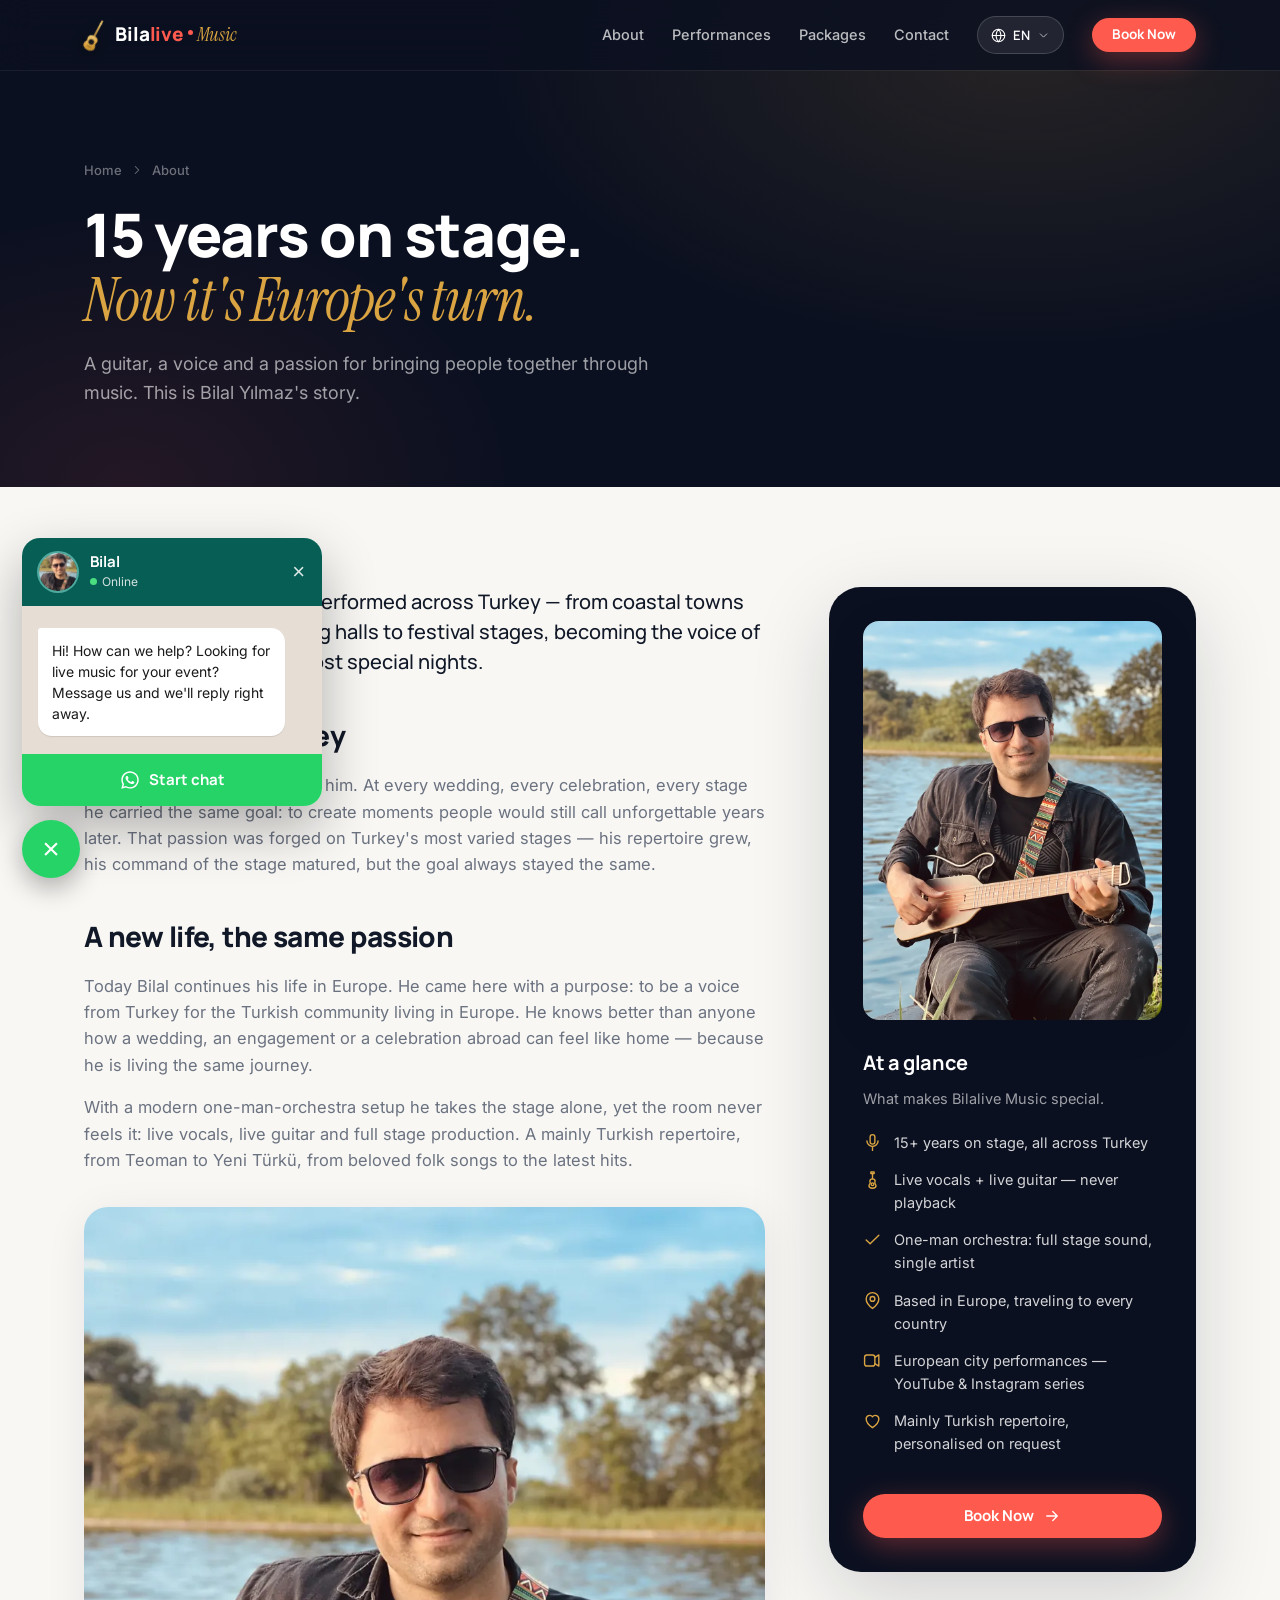
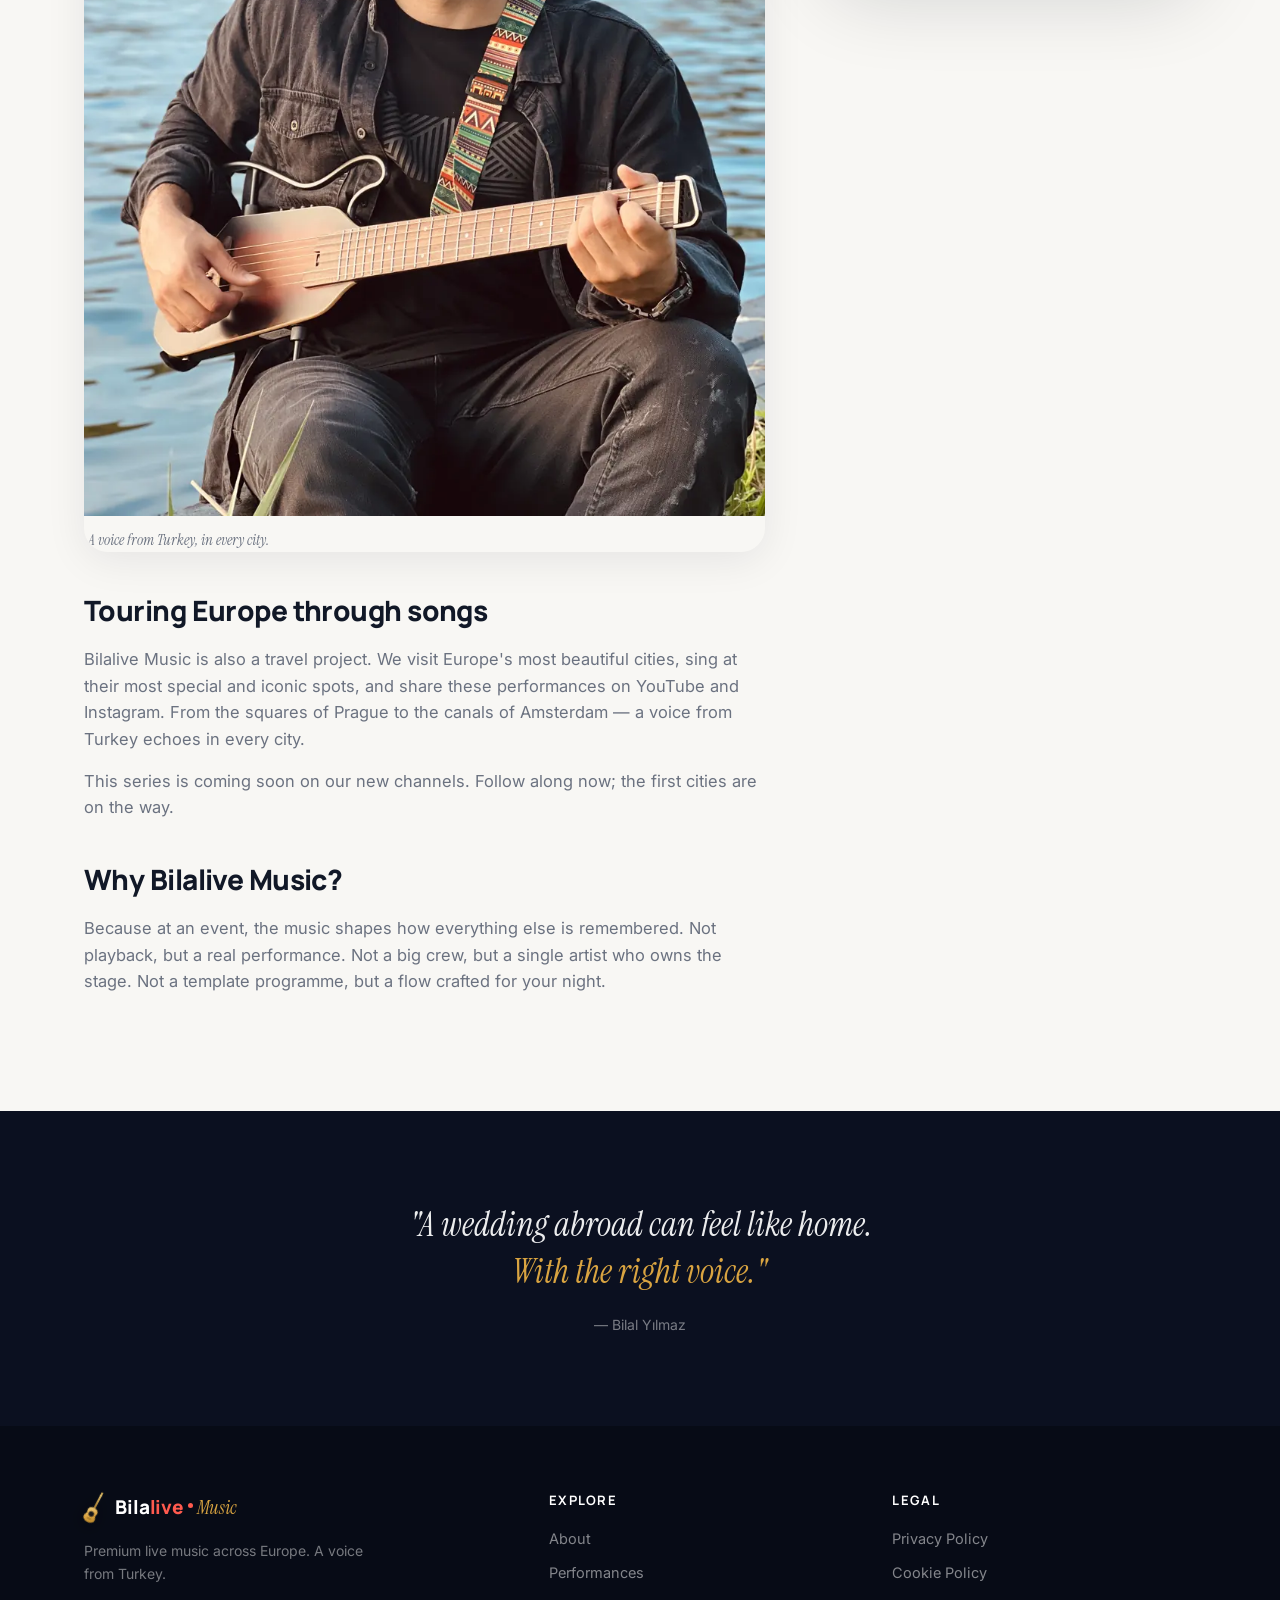
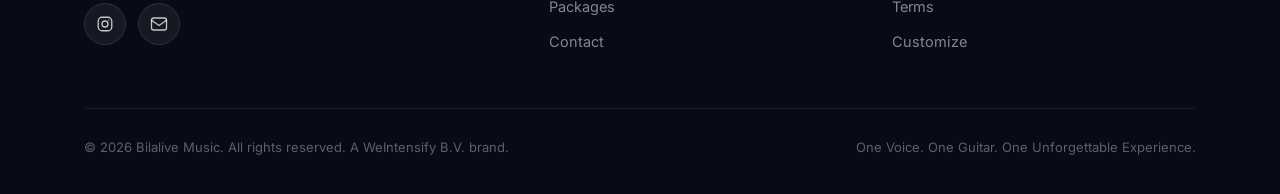
==== about.html @ 9c8facf3 "Add Instagram Reels marquee (click-to-load, right-to-left auto-scroll) New section 'Hear Bilal live'" ====
<!DOCTYPE html>
<html lang="tr">
<head>
<meta charset="UTF-8">
<meta name="viewport" content="width=device-width, initial-scale=1.0">
<title>Hakkımızda — Bilalive Music</title>
<meta name="description" content="Bilal Yılmaz 15 yıl Türkiye'nin dört bir yanında sahne aldı. Şimdi Avrupa'da, buradaki Türklere Türkiye'den bir ses. Bilalive Music'in hikayesi.">
<link rel="canonical" href="https://bilalivemusic.com/about.html">
<link rel="preconnect" href="https://fonts.googleapis.com">
<link rel="preconnect" href="https://fonts.gstatic.com" crossorigin>
<link href="https://fonts.googleapis.com/css2?family=Manrope:wght@400;500;600;700;800&family=Inter:wght@400;500;600&family=Instrument+Serif:ital@0;1&display=swap" rel="stylesheet">
<link rel="stylesheet" href="assets/css/style.css?v=25">
<link rel="icon" href="data:image/svg+xml,%3Csvg xmlns='http://www.w3.org/2000/svg' viewBox='0 0 24 24' fill='none' stroke='%23D9A441' stroke-width='2' stroke-linecap='round' stroke-linejoin='round'%3E%3Cpath d='M9.9 2.4h4.2v2h-4.2z'/%3E%3Cpath d='M12 4.4v6.8'/%3E%3Cpath d='M12 11.2c-2.1 0-3.3 1.4-3.3 3 0 .9.4 1.5.4 2.2 0 .9-1.5 1.6-1.5 3.5 0 2 2 3.1 4.4 3.1s4.4-1.1 4.4-3.1c0-1.9-1.5-2.6-1.5-3.5 0-.7.4-1.3.4-2.2 0-1.6-1.2-3-3.3-3z'/%3E%3Ccircle cx='12' cy='18' r='1.7'/%3E%3C/svg%3E">
</head>
<body>

<svg xmlns="http://www.w3.org/2000/svg" style="display:none" aria-hidden="true">
  <symbol id="i-music" viewBox="0 0 24 24"><path d="M9 18V5l12-2v13"/><circle cx="6" cy="18" r="3"/><circle cx="18" cy="16" r="3"/></symbol>
  <symbol id="i-guitar" viewBox="0 0 24 24"><path d="M9.9 2.4h4.2v2h-4.2z"/><path d="M12 4.4v6.8"/><path d="M12 11.2c-2.1 0-3.3 1.4-3.3 3 0 .9.4 1.5.4 2.2 0 .9-1.5 1.6-1.5 3.5 0 2 2 3.1 4.4 3.1s4.4-1.1 4.4-3.1c0-1.9-1.5-2.6-1.5-3.5 0-.7.4-1.3.4-2.2 0-1.6-1.2-3-3.3-3z"/><circle cx="12" cy="18" r="1.7"/></symbol>
  <symbol id="i-globe" viewBox="0 0 24 24"><circle cx="12" cy="12" r="10"/><path d="M2 12h20M12 2a15.3 15.3 0 0 1 4 10 15.3 15.3 0 0 1-4 10 15.3 15.3 0 0 1-4-10 15.3 15.3 0 0 1 4-10z"/></symbol>
  <symbol id="i-chev" viewBox="0 0 24 24"><path d="m6 9 6 6 6-6"/></symbol>
  <symbol id="i-check" viewBox="0 0 24 24"><path d="m4 12.5 5 5L20 6.5"/></symbol>
  <symbol id="i-mic" viewBox="0 0 24 24"><rect x="9" y="2" width="6" height="12" rx="3"/><path d="M5 10a7 7 0 0 0 14 0M12 17v5"/></symbol>
  <symbol id="i-camera" viewBox="0 0 24 24"><path d="m15 8 5-3v14l-5-3"/><rect x="2" y="5" width="13" height="14" rx="3"/></symbol>
  <symbol id="i-pin" viewBox="0 0 24 24"><path d="M20 10c0 6-8 12-8 12S4 16 4 10a8 8 0 1 1 16 0z"/><circle cx="12" cy="10" r="3"/></symbol>
  <symbol id="i-arrow" viewBox="0 0 24 24"><path d="M5 12h14m-6-6 6 6-6 6"/></symbol>
  <symbol id="i-mail" viewBox="0 0 24 24"><rect x="2" y="4" width="20" height="16" rx="3"/><path d="m2 7 10 7L22 7"/></symbol>
  <symbol id="i-ig" viewBox="0 0 24 24"><rect x="3" y="3" width="18" height="18" rx="5"/><circle cx="12" cy="12" r="4"/><circle cx="17.2" cy="6.8" r=".9" fill="currentColor" stroke="none"/></symbol>
  <symbol id="i-yt" viewBox="0 0 24 24"><path d="M22 12s0-3.5-.5-5A3 3 0 0 0 19.5 5C17.7 4.5 12 4.5 12 4.5s-5.7 0-7.5.5A3 3 0 0 0 2.5 7C2 8.5 2 12 2 12s0 3.5.5 5a3 3 0 0 0 2 2c1.8.5 7.5.5 7.5.5s5.7 0 7.5-.5a3 3 0 0 0 2-2c.5-1.5.5-5 .5-5z"/><path d="m10 9.5 5 2.5-5 2.5z"/></symbol>
  <symbol id="i-tiktok" viewBox="0 0 24 24"><path d="M15 3v9.5a4.5 4.5 0 1 1-4.5-4.5M15 3a6 6 0 0 0 6 6"/></symbol>
  <symbol id="i-heart" viewBox="0 0 24 24"><path d="M12 21s-8-5.5-8-11a4.5 4.5 0 0 1 8-2.8A4.5 4.5 0 0 1 20 10c0 5.5-8 11-8 11z"/></symbol>
</svg>

<nav id="nav" class="solid">
  <div class="nav-inner">
    <a href="index.html" class="logo"><img src="assets/img/guitar-gold.svg?v=25" class="logo-mark" alt="" width="30" height="46"><span class="wm">Bila<span class="lg-live">live</span> <em>Music</em></span></a>
    <div class="nav-links">
      <a href="about.html" data-i18n="nav.about">Hakkımızda</a>
      <a href="index.html#performances" data-i18n="nav.performances">Performanslar</a>
      <a href="index.html#packages" data-i18n="nav.packages">Paketler</a>
      <a href="contact.html" data-i18n="nav.contact">İletişim</a>
      <div class="lang">
        <button class="lang-toggle" type="button" aria-label="Dil seç">
          <svg class="icon"><use href="#i-globe"/></svg><span data-lang-code>TR</span><svg class="icon chev"><use href="#i-chev"/></svg>
        </button>
        <div class="lang-menu">
          <button type="button" data-set-lang="tr"><span class="flag">TR</span>Türkçe</button>
          <button type="button" data-set-lang="en"><span class="flag">EN</span>English</button>
          <button type="button" data-set-lang="de"><span class="flag">DE</span>Deutsch</button>
          <button type="button" data-set-lang="nl"><span class="flag">NL</span>Nederlands</button>
          <button type="button" data-set-lang="fr"><span class="flag">FR</span>Français</button>
        </div>
      </div>
      <a href="index.html#booking" class="btn btn-accent btn-nav" data-i18n="nav.book">Rezervasyon</a>
      <button class="burger" id="burger" aria-label="Menü" aria-expanded="false"><span></span><span></span><span></span></button>
    </div>
  </div>
</nav>

<div class="mobile-menu" id="mobileMenu">
  <a href="about.html" data-i18n="nav.about">Hakkımızda</a>
  <a href="index.html#performances" data-i18n="nav.performances">Performanslar</a>
  <a href="index.html#packages" data-i18n="nav.packages">Paketler</a>
  <a href="contact.html" data-i18n="nav.contact">İletişim</a>
  <a href="index.html#booking" class="btn btn-accent" data-i18n="nav.book">Rezervasyon</a>
</div>

<header class="page-hero">
  <div class="inner">
    <div class="crumbs"><a href="index.html" data-i18n="pg.home">Ana Sayfa</a><svg class="icon" style="transform:rotate(-90deg)"><use href="#i-chev"/></svg><span data-i18n="nav.about">Hakkımızda</span></div>
    <h1><span data-i18n="ab.h1a">Sahnede geçen 15 yıl.</span><br><span class="serif" data-i18n="ab.h1b">Şimdi sıra Avrupa'da.</span></h1>
    <p data-i18n="ab.sub">Bir gitar, bir ses ve insanları müzikle birleştirme tutkusu. Bu, Bilal Yılmaz'ın hikayesi.</p>
  </div>
</header>

<section class="about-page">
  <div class="container prose-grid">
    <div class="prose reveal">
      <p class="lead-p" data-i18n="ab.lead">Bilal Yılmaz, 15 yıl boyunca Türkiye'nin dört bir yanında sahne aldı. Sahil kasabalarından büyük şehirlere, düğün salonlarından festival sahnelerine — binlerce insanın en özel gecelerinde onların sesi oldu.</p>

      <h2 data-i18n="ab.h2a">Türkiye'den gelen ses</h2>
      <p data-i18n="ab.p1">Müzik onun için hiçbir zaman sadece bir meslek olmadı. Her düğünde, her kutlamada, her sahnede aynı amacı taşıdı: insanların yıllar sonra bile "o gece harikaydı" diyeceği anlar oluşturmak. Bu tutku onu Türkiye'nin en farklı sahnelerinde pişirdi — repertuvarı büyüdü, sahne hakimiyeti ustalaştı, ama amaç hep aynı kaldı.</p>

      <h2 data-i18n="ab.h2b">Yeni bir hayat, aynı tutku</h2>
      <p data-i18n="ab.p2">Bugün Bilal, hayatına Avrupa'da devam ediyor. Buraya bir hedefle geldi: Avrupa'da yaşayan Türklere Türkiye'den bir ses olmak. Gurbette bir düğünün, bir nişanın, bir kutlamanın nasıl memleket gibi hissettirebileceğini herkesten iyi biliyor — çünkü o da aynı yolculuğu yaşıyor.</p>
      <p data-i18n="ab.p3">Modern tek kişilik orkestra sistemiyle sahneye tek başına çıkıyor ama salon bunu asla öyle hissetmiyor: canlı vokal, canlı gitar ve tam sahne prodüksiyonu. Türkçe ağırlıklı repertuvar; Teoman'dan Yeni Türkü'ye, en sevilen türkülerden en güncel parçalara.</p>

      <figure class="about-figure"><img src="assets/img/bilal-portrait.webp?v=25" alt="Bilal Yılmaz gitar çalarken" loading="lazy"><figcaption data-i18n="ab.figcap">Her şehirde Türkiye'den bir ses.</figcaption></figure>
      <h2 data-i18n="ab.h2c">Avrupa'yı şarkılarla geziyoruz</h2>
      <p data-i18n="ab.p4">Bilalive Music aynı zamanda bir yolculuk projesi. Avrupa'nın en güzel şehirlerini geziyor, en özel ve turistik noktalarında şarkılar söylüyor ve bu performansları Instagram'da (@bilalivemusic) paylaşıyoruz. Prag'ın meydanlarından Amsterdam'ın kanallarına — her şehirde Türkiye'den bir ses yankılanıyor.</p>
      <p data-i18n="ab.p5">Bu seri yakında yeni kanallarımızda. Şimdiden takipte kal; ilk şehirler yolda.</p>

      <h2 data-i18n="ab.h2d">Neden Bilalive Music?</h2>
      <p data-i18n="ab.p6">Çünkü bir etkinlikte müzik, geri kalan her şeyin hatırlanma biçimini belirler. Playback değil, gerçek performans. Kalabalık bir ekip değil, sahnesine hükmeden tek bir sanatçı. Şablon bir program değil, senin gecen için kurgulanmış bir akış.</p>
    </div>
    <aside class="side-card reveal">
      <img src="assets/img/bilal-closeup.webp?v=25" alt="Bilal Yılmaz" class="side-portrait" loading="lazy">
      <h3 data-i18n="ab.sc_h">Bir bakışta</h3>
      <p data-i18n="ab.sc_sub">Bilalive Music'i özel yapan şeyler.</p>
      <div class="feat"><svg class="icon"><use href="#i-mic"/></svg><span data-i18n="ab.f1">15+ yıl sahne deneyimi, Türkiye'nin dört bir yanı</span></div>
      <div class="feat"><svg class="icon"><use href="#i-guitar"/></svg><span data-i18n="ab.f2">Canlı vokal + canlı gitar — asla playback</span></div>
      <div class="feat"><svg class="icon"><use href="#i-check"/></svg><span data-i18n="ab.f3">Tek kişilik orkestra: tam sahne sesi, tek sanatçı</span></div>
      <div class="feat"><svg class="icon"><use href="#i-pin"/></svg><span data-i18n="ab.f4">Avrupa merkezli, tüm ülkelere seyahat</span></div>
      <div class="feat"><svg class="icon"><use href="#i-camera"/></svg><span data-i18n="ab.f5">Avrupa şehir performansları — Instagram serisi (@bilalivemusic)</span></div>
      <div class="feat"><svg class="icon"><use href="#i-heart"/></svg><span data-i18n="ab.f6">Türkçe ağırlıklı repertuvar, isteğe göre kişiselleştirme</span></div>
      <a href="index.html#booking" class="btn btn-accent btn-block" style="margin-top:24px"><span data-i18n="nav.book">Rezervasyon</span><svg class="icon"><use href="#i-arrow"/></svg></a>
    </aside>
  </div>
</section>

<section class="dark" style="padding:90px 0">
  <div class="container">
    <div class="reveal" style="text-align:center;max-width:720px;margin:0 auto">
      <p class="serif" style="color:rgba(255,255,255,.92);font-size:clamp(24px,3vw,34px);line-height:1.4"><span data-i18n="ab.q1">"Gurbette bir düğün, memleket gibi hissettirebilir.</span><br><b style="color:var(--gold);font-weight:400" data-i18n="ab.q2">Doğru sesle."</b></p>
      <p style="color:rgba(255,255,255,.45);margin-top:18px;font-size:14px">— Bilal Yılmaz</p>
    </div>
  </div>
</section>

<footer>
  <div class="container">
    <div class="footer-top">
      <div class="footer-brand">
        <a href="index.html" class="logo"><img src="assets/img/guitar-gold.svg?v=25" class="logo-mark" alt="" width="30" height="46"><span class="wm">Bila<span class="lg-live">live</span> <em>Music</em></span></a>
        <p data-i18n="ft.tag">Avrupa genelinde premium canlı müzik. Türkiye'den bir ses.</p>
        <div class="socials">
          <a href="https://www.instagram.com/bilalivemusic" target="_blank" rel="noopener" aria-label="Instagram"><svg class="icon"><use href="#i-ig"/></svg></a>
          <a href="mailto:info@bilalivemusic.com" aria-label="E-posta"><svg class="icon"><use href="#i-mail"/></svg></a>
        </div>
      </div>
      <div class="footer-col">
        <h5 data-i18n="ft.explore">Keşfet</h5>
        <a href="about.html" data-i18n="nav.about">Hakkımızda</a>
        <a href="index.html#performances" data-i18n="nav.performances">Performanslar</a>
        <a href="index.html#packages" data-i18n="nav.packages">Paketler</a>
        <a href="contact.html" data-i18n="nav.contact">İletişim</a>
      </div>
      <div class="footer-col">
        <h5 data-i18n="ft.legal">Yasal</h5>
        <a href="privacy.html" data-i18n="ft.privacy">Gizlilik Politikası</a>
        <a href="cookies.html" data-i18n="ft.cookies">Çerez Politikası</a>
        <a href="terms.html" data-i18n="ft.terms">Kullanım Koşulları</a>
        <a href="#" data-cookie-settings data-i18n="ck.customize">Çerez tercihlerim</a>
      </div>
    </div>
    <div class="footer-bottom">
      <span>© <span data-year>2026</span> Bilalive Music. <span data-i18n="ft.rights">Tüm hakları saklıdır.</span> <span data-i18n="ft.brand">Bir WeIntensify B.V. markasıdır.</span></span>
      <span>One Voice. One Guitar. One Unforgettable Experience.</span>
    </div>
  </div>
</footer>

<script>
window.BLM_CONFIG = { web3formsKey: "a68bf2fd-b922-4beb-8520-c65a1879fb99", gaId: "", email: "info@bilalivemusic.com" };
</script>
<script src="assets/js/i18n.js?v=25"></script>
<script src="assets/js/app.js?v=25"></script>
</body>
</html>
---- assets/css/style.css ----
/* ===================================================================
   Bilalive Music — Design System
   =================================================================== */
:root{
  --navy:#0B1020;
  --surface:#111827;
  --bg:#F8F7F4;
  --accent:#FF5A4E;
  --gold:#D9A441;
  --success:#22C55E;
  --text:#111827;
  --text-2:#6B7280;
  --line:rgba(17,24,39,.08);
  --r-sm:16px; --r-md:24px; --r-lg:32px;
  --shadow-soft:0 8px 40px rgba(11,16,32,.08);
  --shadow-deep:0 24px 80px rgba(11,16,32,.16);
  --ease:cubic-bezier(.22,1,.36,1);
  --maxw:1160px;
}
*{margin:0;padding:0;box-sizing:border-box}
html{scroll-behavior:smooth;overflow-x:hidden;width:100%}
body{font-family:'Inter',system-ui,sans-serif;background:var(--bg);color:var(--text);line-height:1.6;-webkit-font-smoothing:antialiased;overflow-x:hidden;width:100%;max-width:100%;position:relative}
h1,h2,h3,h4{font-family:'Manrope',sans-serif;letter-spacing:-.02em}
.serif{font-family:'Instrument Serif',serif;font-style:italic;font-weight:400}
.container{max-width:var(--maxw);margin:0 auto;padding:0 24px}
a{color:inherit;text-decoration:none}
img,svg{max-width:100%}
::selection{background:var(--accent);color:#fff}
.icon{width:1em;height:1em;display:inline-block;vertical-align:-.125em;fill:none;stroke:currentColor;stroke-width:1.75;stroke-linecap:round;stroke-linejoin:round;flex:none}

/* ---------- BUTTONS ---------- */
.btn{display:inline-flex;align-items:center;justify-content:center;gap:9px;font-family:'Manrope',sans-serif;font-weight:700;font-size:15px;padding:13px 26px;border-radius:100px;cursor:pointer;border:none;transition:transform .3s var(--ease),box-shadow .3s,background .3s;line-height:1;white-space:nowrap}
.btn .icon{width:18px;height:18px}
.btn-accent{background:var(--accent);color:#fff;box-shadow:0 8px 28px rgba(255,90,78,.35)}
.btn-accent:hover{transform:translateY(-2px);box-shadow:0 14px 36px rgba(255,90,78,.45)}
.btn-ghost{background:rgba(255,255,255,.08);color:#fff;border:1px solid rgba(255,255,255,.16);backdrop-filter:blur(8px)}
.btn-ghost:hover{background:rgba(255,255,255,.14);transform:translateY(-2px)}
.btn-dark{background:var(--navy);color:#fff}
.btn-dark:hover{transform:translateY(-2px);box-shadow:var(--shadow-deep)}
.btn-nav{padding:10px 20px;font-size:13.5px}
.btn-block{width:100%;justify-content:center}

/* ---------- NAV ---------- */
nav{position:fixed;top:0;left:0;right:0;z-index:100;transition:background .4s var(--ease),backdrop-filter .4s,box-shadow .4s}
nav.solid,nav.scrolled{background:rgba(11,16,32,.82);backdrop-filter:blur(18px);-webkit-backdrop-filter:blur(18px);box-shadow:0 1px 0 rgba(255,255,255,.06)}
.nav-inner{max-width:var(--maxw);margin:0 auto;padding:16px 24px;display:flex;align-items:center;justify-content:space-between;gap:20px}
.logo{font-family:'Manrope',sans-serif;font-weight:800;font-size:19px;color:#fff;letter-spacing:-.01em;display:inline-flex;align-items:center;gap:9px}
.logo .icon{width:28px;height:28px;color:var(--gold);transform:rotate(32deg)}
.logo .logo-mark{width:auto;height:34px;transform:rotate(28deg);filter:drop-shadow(0 3px 8px rgba(0,0,0,.4))}
.logo em{font-family:'Instrument Serif',serif;font-style:italic;font-weight:400;color:var(--gold)}
/* wordmark pun: Bilal + live — the "live" syllable in accent + a soft on-air pulse dot */
.logo .wm{white-space:nowrap}
.logo .lg-live{color:var(--accent);position:relative;padding-right:9px}
.logo .lg-live::after{content:"";position:absolute;right:0;top:50%;width:5px;height:5px;margin-top:-4px;border-radius:50%;background:var(--accent);box-shadow:0 0 0 0 rgba(255,90,78,.55);animation:onair 2.2s ease-out infinite}
@keyframes onair{0%{box-shadow:0 0 0 0 rgba(255,90,78,.55)}70%{box-shadow:0 0 0 6px rgba(255,90,78,0)}100%{box-shadow:0 0 0 0 rgba(255,90,78,0)}}
@media(prefers-reduced-motion:reduce){.logo .lg-live::after{animation:none}}
.nav-links{display:flex;gap:28px;align-items:center}
.nav-links a:not(.btn){color:rgba(255,255,255,.72);font-size:14.5px;font-weight:500;transition:color .25s}
.nav-links a:not(.btn):hover{color:#fff}
/* mobile: header is logo + burger only — CTA and language move into the burger menu */
@media(max-width:820px){.nav-links a:not(.btn){display:none}.btn-nav{display:none}.nav-links .lang{display:none}.nav-links{gap:0}}

/* language switcher */
.lang{position:relative;display:inline-flex}
.lang-toggle{display:inline-flex;align-items:center;gap:7px;background:rgba(255,255,255,.08);border:1px solid rgba(255,255,255,.16);color:#fff;font-family:'Manrope',sans-serif;font-weight:600;font-size:13px;padding:9px 13px;border-radius:100px;cursor:pointer;transition:background .25s}
.lang-toggle:hover{background:rgba(255,255,255,.15)}
.lang-toggle .icon{width:15px;height:15px}
.lang-toggle .chev{width:13px;height:13px;opacity:.7;transition:transform .25s}
.lang.open .chev{transform:rotate(180deg)}
.lang-menu{position:absolute;top:calc(100% + 8px);right:0;background:var(--surface);border:1px solid rgba(255,255,255,.1);border-radius:14px;padding:6px;min-width:150px;box-shadow:var(--shadow-deep);opacity:0;visibility:hidden;transform:translateY(-6px);transition:opacity .22s,transform .22s var(--ease),visibility .22s;z-index:120}
.lang.open .lang-menu{opacity:1;visibility:visible;transform:none}
.lang-menu button{display:flex;align-items:center;gap:10px;width:100%;background:none;border:none;color:rgba(255,255,255,.8);font-family:'Inter',sans-serif;font-size:14px;padding:9px 11px;border-radius:9px;cursor:pointer;transition:background .2s,color .2s;text-align:left}
.lang-menu button:hover{background:rgba(255,255,255,.07);color:#fff}
.lang-menu button.active{color:var(--gold)}
.lang-menu button .flag{font-family:'Manrope',sans-serif;font-weight:700;font-size:12px;letter-spacing:.05em;width:26px;color:rgba(255,255,255,.55)}
.lang-menu button.active .flag{color:var(--gold)}

/* ---------- HERO ---------- */
.hero{position:relative;min-height:100svh;background:var(--navy);display:flex;align-items:center;overflow:hidden}
.hero::before{content:"";position:absolute;inset:0;background:
  radial-gradient(1200px 700px at 78% 42%,rgba(217,164,65,.14),transparent 60%),
  radial-gradient(900px 600px at 15% 85%,rgba(255,90,78,.12),transparent 55%),
  radial-gradient(700px 500px at 50% -10%,rgba(99,102,241,.10),transparent 60%)}
.hero-grid{position:absolute;inset:0;background-image:linear-gradient(rgba(255,255,255,.025) 1px,transparent 1px),linear-gradient(90deg,rgba(255,255,255,.025) 1px,transparent 1px);background-size:72px 72px;mask-image:radial-gradient(ellipse at center,black 30%,transparent 75%);-webkit-mask-image:radial-gradient(ellipse at center,black 30%,transparent 75%)}
.hero-inner{position:relative;z-index:2;display:grid;grid-template-columns:1.05fr .95fr;gap:40px;align-items:center;width:100%;max-width:var(--maxw);margin:0 auto;padding:120px 24px 80px}
.hero-eyebrow{display:inline-flex;align-items:center;gap:10px;color:var(--gold);font-family:'Manrope',sans-serif;font-weight:600;font-size:13px;letter-spacing:.16em;text-transform:uppercase;margin-bottom:26px}
.hero-eyebrow::before{content:"";width:34px;height:1px;background:var(--gold)}
.hero h1{font-size:clamp(42px,6.2vw,76px);line-height:1.03;color:#fff;font-weight:800;margin-bottom:8px}
.hero h1 .serif{color:var(--gold);font-weight:400}
.hero-sub{color:rgba(255,255,255,.62);font-size:clamp(16px,1.6vw,19px);max-width:480px;margin:22px 0 12px}
.hero-tags{display:flex;flex-wrap:wrap;gap:10px 22px;color:rgba(255,255,255,.45);font-size:14px;font-weight:500;margin:18px 0 38px}
.hero-tags span{display:flex;align-items:center;gap:8px}
.hero-tags span::before{content:"";width:5px;height:5px;border-radius:50%;background:var(--accent)}
.hero-ctas{display:flex;gap:14px;flex-wrap:wrap}

/* guitar artwork */
.guitar-stage{position:relative;display:flex;justify-content:center;align-items:center}
.guitar-glow{position:absolute;width:70%;height:70%;border-radius:50%;background:radial-gradient(circle,rgba(217,164,65,.22),rgba(255,90,78,.10) 45%,transparent 70%);filter:blur(48px);animation:breathe 6s ease-in-out infinite}
@keyframes breathe{0%,100%{transform:scale(1);opacity:.85}50%{transform:scale(1.12);opacity:1}}
.guitar-svg{position:relative;width:min(420px,80vw);height:auto;filter:drop-shadow(0 32px 64px rgba(0,0,0,.55));animation:float 7s ease-in-out infinite}
@keyframes float{0%,100%{transform:translateY(0) rotate(0deg)}50%{transform:translateY(-16px) rotate(.8deg)}}
/* ---- performance FX: strings strummed + pluck sparks + notes drifting up ---- */
.note-field{position:absolute;inset:0;pointer-events:none;overflow:visible;z-index:3}
.note-field .n{position:absolute;top:58%;width:var(--sz,16px);height:var(--sz,16px);color:var(--gold);opacity:0;animation:riseNote var(--dur,7s) ease-in infinite;animation-delay:var(--dl,0s);filter:drop-shadow(0 0 9px rgba(217,164,65,.8))}
.note-field .n.coral{color:var(--accent);filter:drop-shadow(0 0 9px rgba(255,90,78,.7))}
@keyframes riseNote{0%{opacity:0;transform:translate(-50%,0) scale(.5) rotate(0deg)}12%{opacity:1}72%{opacity:.85}100%{opacity:0;transform:translate(calc(-50% + var(--dx,0px)),-320px) scale(1.2) rotate(var(--rot,15deg))}}
.sound-ring{position:absolute;border:1px solid rgba(217,164,65,.25);border-radius:50%;animation:ring 4.5s var(--ease) infinite}
.sound-ring:nth-child(2){animation-delay:1.5s}
.sound-ring:nth-child(3){animation-delay:3s}
@keyframes ring{0%{width:180px;height:180px;opacity:0}12%{opacity:.7}100%{width:560px;height:560px;opacity:0}}
@media(max-width:900px){.hero-inner{grid-template-columns:1fr;text-align:center;padding-top:130px}
.hero-eyebrow{justify-content:center}.hero-eyebrow::before{display:none}
.hero-sub{margin-left:auto;margin-right:auto}.hero-tags{justify-content:center}.hero-ctas{justify-content:center}
.guitar-stage{order:-1;margin-bottom:8px}.guitar-svg{width:min(280px,64vw)}}

/* ---------- MARQUEE ---------- */
.marquee-wrap{background:var(--navy);border-top:1px solid rgba(255,255,255,.06);padding:22px 0;overflow:hidden}
.marquee{display:flex;gap:64px;white-space:nowrap;animation:scroll 28s linear infinite;width:max-content}
.marquee span{color:rgba(255,255,255,.34);font-family:'Manrope',sans-serif;font-weight:600;font-size:14px;letter-spacing:.22em;text-transform:uppercase;display:flex;align-items:center;gap:64px}
.marquee span::after{content:"";width:6px;height:6px;border-radius:50%;background:var(--gold);opacity:.6}
@keyframes scroll{to{transform:translateX(-50%)}}

/* ---------- SECTIONS ---------- */
section{padding:110px 0}
.eyebrow{color:var(--accent);font-family:'Manrope',sans-serif;font-weight:700;font-size:13px;letter-spacing:.16em;text-transform:uppercase;margin-bottom:16px}
.section-title{font-size:clamp(32px,4vw,48px);font-weight:800;line-height:1.12;margin-bottom:18px}
.section-title .serif{color:var(--gold)}
.section-sub{color:var(--text-2);font-size:17px;max-width:560px}

/* about */
.about-grid{display:grid;grid-template-columns:1fr 1fr;gap:72px;align-items:center}
.about-stats{display:grid;grid-template-columns:repeat(3,1fr);gap:16px;margin-top:44px}
.stat{background:#fff;border-radius:var(--r-sm);padding:24px 16px;box-shadow:var(--shadow-soft);display:flex;flex-direction:column;align-items:center;justify-content:center;text-align:center;gap:6px}
.stat b{display:block;font-family:'Manrope',sans-serif;font-size:32px;font-weight:800;color:var(--navy);line-height:1}
.stat small{color:var(--text-2);font-size:13px;line-height:1.35}
.about-visual{position:relative;background:var(--navy);border-radius:var(--r-lg);aspect-ratio:4/4.6;overflow:hidden;box-shadow:var(--shadow-deep);display:flex;align-items:center;justify-content:center}
.about-visual::before{content:"";position:absolute;inset:0;background:radial-gradient(600px 400px at 70% 20%,rgba(217,164,65,.18),transparent 60%),radial-gradient(500px 400px at 20% 90%,rgba(255,90,78,.15),transparent 55%)}
.about-visual .serif{position:relative;color:rgba(255,255,255,.92);font-size:clamp(26px,2.6vw,34px);line-height:1.35;text-align:center;padding:0 40px}
.about-visual .serif b{color:var(--gold);font-weight:400}
@media(max-width:900px){.about-grid{grid-template-columns:1fr;gap:44px}}

/* videos */
.dark{background:var(--navy);color:#fff}
.dark .section-title{color:#fff}
.dark .section-sub{color:rgba(255,255,255,.55)}
.video-grid{display:grid;grid-template-columns:repeat(3,1fr);gap:20px;margin-top:56px}
.video-card{position:relative;aspect-ratio:16/10;border-radius:var(--r-md);overflow:hidden;cursor:pointer;background:var(--surface);transition:transform .45s var(--ease),box-shadow .45s;display:block}
.video-card:hover{transform:translateY(-6px);box-shadow:0 28px 60px rgba(0,0,0,.5)}
.video-thumb{position:absolute;inset:0;transition:transform .6s var(--ease)}
.video-card:hover .video-thumb{transform:scale(1.05)}
.video-card .label{position:absolute;left:20px;bottom:18px;z-index:2;font-family:'Manrope',sans-serif;font-weight:700;font-size:15px;color:#fff}
.video-card .label small{display:block;font-family:'Inter',sans-serif;font-weight:400;font-size:12.5px;color:rgba(255,255,255,.55);margin-top:2px}
/* photo gallery variant of the video grid */
.video-card.tall{aspect-ratio:4/5;display:block}
.video-card img{position:absolute;inset:0;width:100%;height:100%;object-fit:cover;transition:transform .6s var(--ease)}
.video-card:hover img{transform:scale(1.05)}
.video-card.tall::after{content:"";position:absolute;inset:0;background:linear-gradient(to top,rgba(7,11,22,.72),transparent 45%)}
.video-card.tall .label{z-index:2}
.side-portrait{width:100%;border-radius:var(--r-sm);margin-bottom:20px;box-shadow:var(--shadow-soft)}
/* Instagram Reels marquee */
.reels-wrap{margin-top:44px}
.reels-cover{display:block;width:calc(100% - 48px);max-width:var(--maxw);margin:0 auto;border:none;cursor:pointer;color:#fff;text-align:center;border-radius:var(--r-lg);padding:64px 24px;background:linear-gradient(120deg,#405DE6,#833AB4,#C13584,#E1306C,#F56040,#FCAF45);box-shadow:var(--shadow-deep);transition:transform .3s var(--ease),box-shadow .3s}
.reels-cover:hover{transform:translateY(-3px);box-shadow:0 26px 60px rgba(193,53,132,.4)}
.reels-cover-inner{display:flex;flex-direction:column;align-items:center;gap:12px}
.reels-play{width:64px;height:64px;border-radius:50%;background:rgba(255,255,255,.22);backdrop-filter:blur(6px);display:flex;align-items:center;justify-content:center}
.reels-play .icon{width:28px;height:28px;color:#fff;margin-left:3px}
.reels-cover b{font-family:'Manrope',sans-serif;font-weight:800;font-size:21px}
.reels-cover small{opacity:.9;font-size:13px}
.reels-marquee{overflow-x:auto;overflow-y:hidden;-webkit-overflow-scrolling:touch;scrollbar-width:none}
.reels-marquee::-webkit-scrollbar{display:none}
.reels-track{display:flex;gap:16px;padding:4px 24px;width:max-content}
.reel-card{flex:0 0 auto;width:min(300px,72vw);height:534px;border-radius:var(--r-md);overflow:hidden;background:#000;box-shadow:var(--shadow-deep)}
.reel-card iframe{width:100%;height:100%;border:0;display:block}
@media(max-width:560px){.reel-card{height:500px}}
/* floating WhatsApp chat widget */
.wa-widget{position:fixed;left:22px;bottom:22px;z-index:95;display:flex;flex-direction:column;align-items:flex-start;gap:14px;transition:opacity .3s,transform .3s,visibility .3s;pointer-events:none}
.wa-fab,.wa-panel{pointer-events:auto}
.wa-widget.hidden{opacity:0;visibility:hidden;transform:translateY(14px)}
.wa-fab{position:relative;width:58px;height:58px;border-radius:50%;background:#25D366;color:#fff;border:none;cursor:pointer;display:flex;align-items:center;justify-content:center;box-shadow:0 10px 26px rgba(0,0,0,.3);transition:transform .3s var(--ease),box-shadow .3s}
.wa-fab:hover{transform:scale(1.08);box-shadow:0 14px 32px rgba(37,211,102,.5)}
.wa-fab .wa-ic,.wa-fab .wa-x{position:absolute;display:flex;align-items:center;justify-content:center;transition:opacity .28s var(--ease),transform .28s var(--ease)}
.wa-fab .wa-ic svg{width:32px;height:32px}
.wa-fab .wa-x{font-size:30px;line-height:1;opacity:0;transform:rotate(-90deg) scale(.6)}
.wa-widget.open .wa-fab .wa-ic{opacity:0;transform:rotate(90deg) scale(.6)}
.wa-widget.open .wa-fab .wa-x{opacity:1;transform:none}
.wa-fab::before{content:"";position:absolute;inset:0;border-radius:50%;box-shadow:0 0 0 0 rgba(37,211,102,.55);animation:waPulse 2.6s ease-out infinite}
.wa-widget.open .wa-fab::before{animation:none}
@keyframes waPulse{0%{box-shadow:0 0 0 0 rgba(37,211,102,.5)}70%{box-shadow:0 0 0 16px rgba(37,211,102,0)}100%{box-shadow:0 0 0 0 rgba(37,211,102,0)}}
.wa-panel{order:-1;width:300px;max-width:78vw;background:#fff;border-radius:18px;overflow:hidden;box-shadow:0 22px 54px rgba(0,0,0,.3);transform-origin:bottom left;opacity:0;visibility:hidden;transform:translateY(16px) scale(.92);transition:opacity .28s var(--ease),transform .34s var(--ease),visibility .28s}
.wa-widget.open .wa-panel{opacity:1;visibility:visible;transform:none}
.wa-head{background:#075E54;color:#fff;padding:13px 15px;display:flex;align-items:center;gap:11px}
.wa-ava{width:42px;height:42px;border-radius:50%;overflow:hidden;flex:0 0 auto;background:#128C7E;border:2px solid rgba(255,255,255,.25)}
.wa-ava img{width:100%;height:100%;object-fit:cover;display:block}
.wa-id b{display:block;font-family:'Manrope',sans-serif;font-weight:700;font-size:15px;line-height:1.15}
.wa-id small{display:flex;align-items:center;gap:5px;color:rgba(255,255,255,.82);font-size:12px;margin-top:1px}
.wa-id small::before{content:"";width:7px;height:7px;border-radius:50%;background:#4ade80}
.wa-close{margin-left:auto;background:none;border:none;color:rgba(255,255,255,.85);font-size:22px;line-height:1;cursor:pointer;padding:0 2px}
.wa-msgs{background:#E6DDD4;padding:22px 16px 18px}
.wa-bubble{background:#fff;border-radius:3px 14px 14px 14px;padding:12px 14px;font-size:14px;line-height:1.5;color:#1a1a1a;box-shadow:0 1px 1px rgba(0,0,0,.1);max-width:92%;opacity:0}
.wa-widget.open .wa-bubble{animation:waBubble .5s var(--ease) .18s forwards}
@keyframes waBubble{from{opacity:0;transform:translateY(10px)}to{opacity:1;transform:none}}
.wa-cta{display:flex;align-items:center;justify-content:center;gap:9px;background:#25D366;color:#fff;text-decoration:none;font-family:'Manrope',sans-serif;font-weight:700;font-size:15px;padding:14px;transition:background .2s}
.wa-cta:hover{background:#1fbb59}
.wa-cta svg{width:20px;height:20px}
@media(prefers-reduced-motion:reduce){.wa-fab::before{animation:none}.wa-widget.open .wa-bubble{animation:none;opacity:1}}
@media(max-width:560px){.wa-widget{left:16px;bottom:16px}.wa-fab{width:54px;height:54px}.wa-fab .wa-ic svg{width:30px;height:30px}}
/* cinematic performance band */
.perf-band{position:relative;display:block;margin-top:52px;border-radius:var(--r-lg);overflow:hidden;aspect-ratio:16/7;box-shadow:var(--shadow-deep)}
.perf-band img{position:absolute;inset:0;width:100%;height:100%;object-fit:cover;transition:transform .8s var(--ease)}
.perf-band:hover img{transform:scale(1.04)}
.perf-band::after{content:"";position:absolute;inset:0;background:linear-gradient(90deg,rgba(7,11,22,.82),rgba(7,11,22,.35) 55%,transparent)}
.perf-band-inner{position:absolute;z-index:2;left:6%;top:50%;transform:translateY(-50%);max-width:440px}
.perf-band-inner .serif{color:#fff;font-size:clamp(20px,2.6vw,30px);line-height:1.35;margin-bottom:22px}
.perf-band-inner .btn{pointer-events:none}
.perf-band-inner .btn .icon{width:18px;height:18px}
@media(max-width:640px){.perf-band{aspect-ratio:4/5}.perf-band::after{background:linear-gradient(to top,rgba(7,11,22,.9),rgba(7,11,22,.25) 60%,transparent)}.perf-band-inner{left:24px;right:24px;top:auto;bottom:26px;transform:none;max-width:none}}
/* about inline figure */
.about-figure{margin:34px 0;border-radius:var(--r-md);overflow:hidden;box-shadow:var(--shadow-soft)}
.about-figure img{width:100%;display:block}
.about-figure figcaption{font-family:'Instrument Serif',serif;font-style:italic;color:var(--text-2);font-size:15px;padding:12px 4px 0}
/* contact photo */
.contact-photo{border-radius:var(--r-lg);overflow:hidden;box-shadow:var(--shadow-deep);margin-bottom:28px;aspect-ratio:4/3}
.contact-photo img{width:100%;height:100%;object-fit:cover;object-position:center 30%}
.play-btn{position:absolute;top:50%;left:50%;transform:translate(-50%,-50%) scale(.9);width:58px;height:58px;border-radius:50%;background:rgba(255,255,255,.14);backdrop-filter:blur(10px);border:1px solid rgba(255,255,255,.25);display:flex;align-items:center;justify-content:center;opacity:0;transition:opacity .35s,transform .35s var(--ease);z-index:2;color:#fff}
.play-btn .icon{width:22px;height:22px;fill:#fff;stroke:none;margin-left:2px}
.video-card:hover .play-btn{opacity:1;transform:translate(-50%,-50%) scale(1)}
@media(max-width:900px){.video-grid{grid-template-columns:1fr 1fr}}
@media(max-width:600px){.video-grid{grid-template-columns:1fr}}

/* services */
.services-grid{display:grid;grid-template-columns:repeat(4,1fr);gap:20px;margin-top:56px}
.service-card{background:#fff;border-radius:var(--r-md);padding:34px 28px;box-shadow:var(--shadow-soft);transition:transform .4s var(--ease),box-shadow .4s;position:relative;overflow:hidden}
.service-card::before{content:"";position:absolute;top:0;left:0;right:0;height:3px;background:linear-gradient(90deg,var(--accent),var(--gold));opacity:0;transition:opacity .4s}
.service-card:hover{transform:translateY(-6px);box-shadow:var(--shadow-deep)}
.service-card:hover::before{opacity:1}
.service-icon{width:52px;height:52px;border-radius:var(--r-sm);background:linear-gradient(135deg,rgba(255,90,78,.1),rgba(217,164,65,.12));display:flex;align-items:center;justify-content:center;margin-bottom:22px;color:var(--accent)}
.service-icon .icon{width:24px;height:24px}
.service-card h3{font-size:19px;font-weight:800;margin-bottom:10px}
.service-card p{color:var(--text-2);font-size:14.5px}
@media(max-width:960px){.services-grid{grid-template-columns:1fr 1fr}}
@media(max-width:560px){.services-grid{grid-template-columns:1fr}}

/* ---------- BOOKING / FORM ---------- */
.booking{background:var(--navy);position:relative;overflow:hidden}
.booking::before{content:"";position:absolute;inset:0;background:radial-gradient(800px 500px at 85% 15%,rgba(217,164,65,.12),transparent 60%),radial-gradient(700px 500px at 10% 90%,rgba(255,90,78,.1),transparent 55%)}
.booking-grid{position:relative;display:grid;grid-template-columns:1fr 1.1fr;gap:72px;align-items:start}
.booking .section-title{color:#fff}
.booking p.lead{color:rgba(255,255,255,.6);font-size:17px;margin-bottom:34px}
.contact-line{display:flex;align-items:center;gap:14px;color:rgba(255,255,255,.75);font-size:15px;margin-bottom:16px}
.contact-line .ico{width:42px;height:42px;border-radius:12px;background:rgba(255,255,255,.07);border:1px solid rgba(255,255,255,.1);display:flex;align-items:center;justify-content:center;color:var(--gold);flex:none}
.contact-line .ico .icon{width:19px;height:19px}
.form-card{background:rgba(255,255,255,.05);border:1px solid rgba(255,255,255,.1);backdrop-filter:blur(16px);border-radius:var(--r-lg);padding:40px;box-shadow:var(--shadow-deep)}
.form-row{display:grid;grid-template-columns:1fr 1fr;gap:16px}
.field{margin-bottom:16px}
.field label{display:block;color:rgba(255,255,255,.65);font-size:13px;font-weight:600;margin-bottom:8px;font-family:'Manrope',sans-serif}
.field input,.field textarea,.field select{width:100%;background:rgba(255,255,255,.06);border:1px solid rgba(255,255,255,.12);border-radius:14px;padding:14px 16px;color:#fff;font-family:'Inter',sans-serif;font-size:15px;transition:border-color .3s,background .3s;outline:none}
.field input:focus,.field textarea:focus,.field select:focus{border-color:var(--gold);background:rgba(255,255,255,.09)}
.field input::placeholder,.field textarea::placeholder{color:rgba(255,255,255,.3)}
.field select{appearance:none;-webkit-appearance:none;cursor:pointer}
.field select option{background:var(--surface);color:#fff}
.form-card .btn{margin-top:8px;padding:16px}
.form-note{color:rgba(255,255,255,.4);font-size:12.5px;text-align:center;margin-top:14px}
.form-status{display:none;padding:14px 16px;border-radius:14px;font-size:14px;margin-top:14px;text-align:center}
.form-status.ok{display:block;background:rgba(34,197,94,.14);border:1px solid rgba(34,197,94,.4);color:#86efac}
.form-status.err{display:block;background:rgba(255,90,78,.14);border:1px solid rgba(255,90,78,.4);color:#fca5a5}
.hp{position:absolute;left:-9999px;opacity:0;pointer-events:none}
@media(max-width:900px){.booking-grid{grid-template-columns:1fr;gap:48px}.form-card{padding:28px}.form-row{grid-template-columns:1fr}}

/* ---------- PAGE HEADER (subpages) ---------- */
.page-hero{background:var(--navy);color:#fff;padding:160px 0 80px;position:relative;overflow:hidden}
.page-hero::before{content:"";position:absolute;inset:0;background:radial-gradient(900px 500px at 80% 10%,rgba(217,164,65,.13),transparent 60%),radial-gradient(700px 500px at 10% 100%,rgba(255,90,78,.1),transparent 55%)}
.page-hero .inner{position:relative;max-width:var(--maxw);margin:0 auto;padding:0 24px}
.page-hero h1{font-size:clamp(36px,5vw,60px);font-weight:800;line-height:1.05}
.page-hero h1 .serif{color:var(--gold)}
.page-hero p{color:rgba(255,255,255,.6);font-size:18px;max-width:600px;margin-top:18px}
.crumbs{display:flex;gap:8px;align-items:center;color:rgba(255,255,255,.4);font-size:13px;margin-bottom:22px;font-weight:500}
.crumbs a:hover{color:var(--gold)}
.crumbs .icon{width:14px;height:14px}

/* about page */
.about-page{padding:100px 0}
.prose-grid{display:grid;grid-template-columns:1.3fr .7fr;gap:64px;align-items:start}
.prose h2{font-size:28px;margin:36px 0 14px;font-weight:800}
.prose h2:first-child{margin-top:0}
.prose p{color:var(--text-2);font-size:16.5px;margin-bottom:16px}
.prose .lead-p{font-size:20px;color:var(--text);font-family:'Manrope',sans-serif;font-weight:500;line-height:1.5}
.side-card{background:var(--navy);color:#fff;border-radius:var(--r-lg);padding:34px;box-shadow:var(--shadow-deep);position:sticky;top:100px}
.side-card h3{font-size:20px;margin-bottom:8px}
.side-card p{color:rgba(255,255,255,.6);font-size:14.5px;margin-bottom:20px}
.side-card .feat{display:flex;gap:12px;align-items:flex-start;margin-bottom:14px;color:rgba(255,255,255,.82);font-size:14.5px}
.side-card .feat .icon{width:19px;height:19px;color:var(--gold);margin-top:2px;flex:none}
@media(max-width:900px){.prose-grid{grid-template-columns:1fr;gap:40px}.side-card{position:static}}

/* value cards */
.values{display:grid;grid-template-columns:repeat(4,1fr);gap:18px;margin-top:52px}
.value{background:#fff;border-radius:var(--r-md);padding:28px 24px;box-shadow:var(--shadow-soft)}
.value .vi{width:46px;height:46px;border-radius:13px;background:linear-gradient(135deg,rgba(255,90,78,.1),rgba(217,164,65,.12));display:flex;align-items:center;justify-content:center;color:var(--accent);margin-bottom:18px}
.value .vi .icon{width:22px;height:22px}
.value h4{font-size:17px;margin-bottom:8px}
.value p{color:var(--text-2);font-size:14px}
@media(max-width:900px){.values{grid-template-columns:1fr 1fr}}
@media(max-width:520px){.values{grid-template-columns:1fr}}

/* contact page */
.contact-grid{display:grid;grid-template-columns:.9fr 1.1fr;gap:56px;align-items:start}
.contact-cards{display:flex;flex-direction:column;gap:14px}
.ccard{display:flex;gap:16px;align-items:center;background:#fff;border-radius:var(--r-md);padding:22px;box-shadow:var(--shadow-soft);transition:transform .3s var(--ease),box-shadow .3s}
.ccard:hover{transform:translateY(-3px);box-shadow:var(--shadow-deep)}
.ccard .ci{width:48px;height:48px;border-radius:14px;background:linear-gradient(135deg,rgba(255,90,78,.1),rgba(217,164,65,.12));display:flex;align-items:center;justify-content:center;color:var(--accent);flex:none}
.ccard .ci .icon{width:22px;height:22px}
.ccard b{display:block;font-family:'Manrope',sans-serif;font-size:15px}
.ccard span{color:var(--text-2);font-size:14px}
.form-card.light{background:#fff;border:1px solid var(--line);backdrop-filter:none}
.form-card.light label{color:var(--text-2)}
.form-card.light input,.form-card.light textarea,.form-card.light select{background:var(--bg);border-color:var(--line);color:var(--text)}
.form-card.light input::placeholder,.form-card.light textarea::placeholder{color:#9ca3af}
.form-card.light input:focus,.form-card.light textarea:focus,.form-card.light select:focus{border-color:var(--accent);background:#fff}
.form-card.light select option{background:#fff;color:var(--text)}
@media(max-width:900px){.contact-grid{grid-template-columns:1fr;gap:36px}}

/* ---------- LEGAL PAGES ---------- */
.legal{padding:80px 0 100px}
.legal-wrap{max-width:820px;margin:0 auto}
.legal-meta{display:flex;flex-wrap:wrap;gap:10px;margin-bottom:32px}
.legal-meta span{background:#fff;border:1px solid var(--line);border-radius:100px;padding:7px 15px;font-size:13px;color:var(--text-2);font-weight:500}
.legal h2{font-size:22px;margin:38px 0 14px;font-weight:800;scroll-margin-top:100px}
.legal h3{font-size:17px;margin:24px 0 10px;font-weight:700}
.legal p,.legal li{color:var(--text-2);font-size:15.5px;margin-bottom:12px}
.legal ul{padding-left:22px;margin-bottom:16px}
.legal li{margin-bottom:6px}
.legal a{color:var(--accent);font-weight:500}
.legal a:hover{text-decoration:underline}
.legal table{width:100%;border-collapse:collapse;margin:16px 0 24px;font-size:14px;display:block;overflow-x:auto}
.legal th,.legal td{border:1px solid var(--line);padding:11px 13px;text-align:left;vertical-align:top}
.legal th{background:#fff;font-family:'Manrope',sans-serif;font-weight:700;color:var(--text)}
.legal td{color:var(--text-2)}
.legal-toggle{display:inline-flex;background:#fff;border:1px solid var(--line);border-radius:100px;padding:4px;margin-bottom:8px}
.legal-toggle button{border:none;background:none;padding:8px 18px;border-radius:100px;font-family:'Manrope',sans-serif;font-weight:600;font-size:13px;color:var(--text-2);cursor:pointer;transition:background .25s,color .25s}
.legal-toggle button.active{background:var(--navy);color:#fff}
.legal-note{background:#fff;border:1px solid var(--line);border-left:3px solid var(--gold);border-radius:12px;padding:16px 18px;font-size:14px;color:var(--text-2);margin-bottom:28px}
[data-legal-lang]{display:none}
[data-legal-lang].show{display:block}

/* ---------- FOOTER ---------- */
footer{background:#070B16;padding:64px 0 36px;color:rgba(255,255,255,.5)}
.footer-top{display:grid;grid-template-columns:1.4fr 1fr 1fr;gap:40px;padding-bottom:44px;border-bottom:1px solid rgba(255,255,255,.07)}
.footer-brand .logo{margin-bottom:16px}
.footer-brand p{font-size:14px;color:rgba(255,255,255,.45);max-width:280px}
.footer-col h5{color:#fff;font-family:'Manrope',sans-serif;font-size:13px;letter-spacing:.1em;text-transform:uppercase;margin-bottom:16px}
.footer-col a{display:block;color:rgba(255,255,255,.5);font-size:14.5px;margin-bottom:11px;transition:color .25s}
.footer-col a:hover{color:var(--gold)}
.socials{display:flex;gap:12px;margin-top:18px}
.socials a{width:42px;height:42px;border-radius:50%;background:rgba(255,255,255,.06);border:1px solid rgba(255,255,255,.1);display:flex;align-items:center;justify-content:center;transition:background .3s,transform .3s var(--ease),color .3s;color:rgba(255,255,255,.75)}
.socials a .icon{width:18px;height:18px}
.socials a:hover{background:var(--accent);transform:translateY(-3px);color:#fff}
.footer-bottom{margin-top:28px;display:flex;justify-content:space-between;flex-wrap:wrap;gap:12px;font-size:13px;color:rgba(255,255,255,.35)}
.footer-bottom a:hover{color:var(--gold)}
@media(max-width:760px){.footer-top{grid-template-columns:1fr 1fr}.footer-brand{grid-column:1/-1}}

/* ---------- COOKIE CONSENT ---------- */
.cookie{position:fixed;left:20px;right:20px;bottom:20px;z-index:200;max-width:520px;background:var(--navy);color:#fff;border:1px solid rgba(255,255,255,.1);border-radius:var(--r-lg);box-shadow:var(--shadow-deep);padding:26px;transform:translateY(140%);opacity:0;transition:transform .55s var(--ease),opacity .55s}
.cookie.show{transform:none;opacity:1}
.cookie h4{font-size:17px;margin-bottom:8px;display:flex;align-items:center;gap:9px}
.cookie h4 .icon{width:20px;height:20px;color:var(--gold)}
.cookie p{color:rgba(255,255,255,.6);font-size:13.5px;margin-bottom:18px}
.cookie p a{color:var(--gold)}
.cookie-actions{display:flex;gap:10px;flex-wrap:wrap}
.cookie-actions .btn{flex:1;min-width:120px;font-size:13.5px;padding:12px 16px}
.cookie-actions .btn-text{background:none;border:none;color:rgba(255,255,255,.55);cursor:pointer;font-family:'Manrope',sans-serif;font-weight:600;font-size:13px;flex-basis:100%;padding:4px}
.cookie-actions .btn-text:hover{color:#fff}
.cookie-prefs{margin:6px 0 16px;display:none}
.cookie-prefs.show{display:block}
.pref{display:flex;justify-content:space-between;align-items:flex-start;gap:14px;padding:12px 0;border-top:1px solid rgba(255,255,255,.08)}
.pref b{font-family:'Manrope',sans-serif;font-size:14px;display:block;margin-bottom:2px}
.pref small{color:rgba(255,255,255,.5);font-size:12.5px}
.switch{position:relative;width:42px;height:24px;flex:none;margin-top:2px}
.switch input{opacity:0;width:0;height:0}
.switch .track{position:absolute;inset:0;background:rgba(255,255,255,.15);border-radius:100px;transition:background .25s;cursor:pointer}
.switch .track::before{content:"";position:absolute;width:18px;height:18px;left:3px;top:3px;background:#fff;border-radius:50%;transition:transform .25s var(--ease)}
.switch input:checked+.track{background:var(--success)}
.switch input:checked+.track::before{transform:translateX(18px)}
.switch input:disabled+.track{background:var(--gold);opacity:.6;cursor:not-allowed}
@media(max-width:520px){.cookie{left:12px;right:12px;bottom:12px;padding:22px}}

/* ---------- REVEAL ---------- */
.reveal{opacity:0;transform:translateY(28px);transition:opacity .8s var(--ease),transform .8s var(--ease)}
.reveal.in{opacity:1;transform:none}
@media(prefers-reduced-motion:reduce){
  *,*::before,*::after{animation:none!important;transition:none!important}
  .reveal{opacity:1;transform:none}
  .guitar-svg,.guitar-glow,.sound-ring,.marquee{animation:none!important}
}

/* ===================================================================
   Additions: mobile menu, images, packages, newsletter
   =================================================================== */
/* mobile menu */
.burger{display:none;flex-direction:column;gap:5px;width:44px;height:44px;border:1px solid rgba(255,255,255,.16);background:rgba(255,255,255,.06);border-radius:12px;align-items:center;justify-content:center;cursor:pointer}
.burger span{width:20px;height:2px;background:#fff;border-radius:2px;transition:transform .3s var(--ease),opacity .2s}
.burger.open span:nth-child(1){transform:translateY(7px) rotate(45deg)}
.burger.open span:nth-child(2){opacity:0}
.burger.open span:nth-child(3){transform:translateY(-7px) rotate(-45deg)}
.mobile-menu{position:fixed;inset:0;z-index:99;background:rgba(11,16,32,.97);backdrop-filter:blur(20px);display:flex;flex-direction:column;justify-content:center;gap:8px;padding:80px 32px;opacity:0;visibility:hidden;transform:translateY(-10px);transition:opacity .35s,transform .35s var(--ease),visibility .35s}
.mobile-menu.open{opacity:1;visibility:visible;transform:none}
.mobile-menu a{color:#fff;font-family:'Manrope',sans-serif;font-weight:700;font-size:26px;padding:12px 0;border-bottom:1px solid rgba(255,255,255,.08)}
.mobile-menu a.btn{border:none;margin-top:20px;justify-content:center;font-size:16px}
.mm-lang{display:flex;gap:10px;flex-wrap:wrap;justify-content:center;margin-top:34px}
.mm-lang button{background:rgba(255,255,255,.06);border:1px solid rgba(255,255,255,.14);color:rgba(255,255,255,.72);font-family:'Manrope',sans-serif;font-weight:700;font-size:14px;letter-spacing:.03em;padding:11px 18px;border-radius:100px;cursor:pointer;transition:background .2s,color .2s,border-color .2s}
.mm-lang button.active{background:var(--gold);color:var(--navy);border-color:var(--gold)}
@media(max-width:820px){.burger{display:flex}}

/* hero photo */
.hero-photo{position:relative;border-radius:var(--r-lg);overflow:hidden;box-shadow:var(--shadow-deep);aspect-ratio:4/4.7;max-width:440px;width:100%;margin:0 auto}
.hero-photo img{width:100%;height:100%;object-fit:cover;display:block}
.hero-photo::after{content:"";position:absolute;inset:0;background:linear-gradient(180deg,transparent 40%,rgba(11,16,32,.55));pointer-events:none}
.hero-photo .badge{position:absolute;left:20px;bottom:20px;z-index:2;display:flex;align-items:center;gap:10px;background:rgba(11,16,32,.55);backdrop-filter:blur(10px);border:1px solid rgba(255,255,255,.16);border-radius:100px;padding:9px 16px 9px 12px;color:#fff;font-family:'Manrope',sans-serif;font-weight:600;font-size:13px}
.hero-photo .badge .dot{width:9px;height:9px;border-radius:50%;background:var(--accent);box-shadow:0 0 0 0 rgba(255,90,78,.6);animation:pulse 2s infinite}
@keyframes pulse{0%{box-shadow:0 0 0 0 rgba(255,90,78,.6)}70%{box-shadow:0 0 0 10px rgba(255,90,78,0)}100%{box-shadow:0 0 0 0 rgba(255,90,78,0)}}
.hero-photo .glow{position:absolute;inset:-30%;background:radial-gradient(circle,rgba(217,164,65,.18),transparent 60%);z-index:-1}
@media(max-width:900px){.hero-photo{max-width:340px;aspect-ratio:4/4.2}}

/* moments strip */
.moments{padding:0 0 10px;background:var(--navy)}
.moments-track{display:grid;grid-template-columns:repeat(4,1fr);gap:14px;max-width:var(--maxw);margin:0 auto;padding:0 24px 90px}
.moment{position:relative;border-radius:var(--r-md);overflow:hidden;aspect-ratio:3/3.6;box-shadow:var(--shadow-deep)}
.moment img{width:100%;height:100%;object-fit:cover;transition:transform .7s var(--ease)}
.moment:hover img{transform:scale(1.06)}
.moment::after{content:"";position:absolute;inset:0;background:linear-gradient(180deg,transparent 55%,rgba(7,11,22,.7))}
.moment span{position:absolute;left:16px;bottom:14px;z-index:2;color:#fff;font-family:'Manrope',sans-serif;font-weight:600;font-size:13.5px}
.moment:nth-child(2),.moment:nth-child(4){margin-top:28px}
@media(max-width:760px){.moments-track{grid-template-columns:1fr 1fr;gap:12px}.moment:nth-child(n){margin-top:0}}

/* about teaser image */
.about-visual.photo{padding:0}
.about-visual.photo img{position:absolute;inset:0;width:100%;height:100%;object-fit:cover}
.about-visual.photo .quote-over{position:relative;z-index:2;margin-top:auto;padding:56px 34px 36px;align-self:stretch;background:linear-gradient(0deg,rgba(11,16,32,.94),rgba(11,16,32,.6) 55%,transparent)}
.about-visual.photo .quote-over .serif{padding:0;text-align:left;font-size:clamp(22px,2.4vw,30px)}

/* video thumb image */
.video-thumb.img{background-size:cover;background-position:center}
.video-thumb img{width:100%;height:100%;object-fit:cover;display:block}
.video-card::after{content:"";position:absolute;inset:0;background:linear-gradient(180deg,rgba(11,16,32,.1),rgba(11,16,32,.55));z-index:1;pointer-events:none;transition:opacity .4s}
.video-card:hover::after{opacity:.7}
.video-more{display:inline-flex;align-items:center;gap:9px;margin-top:36px;color:var(--gold);font-family:'Manrope',sans-serif;font-weight:700;font-size:15px}
.video-more:hover{gap:13px}
.video-more .icon{width:18px;height:18px}

/* ---------- PACKAGES ---------- */
.pkg-filters{margin-top:44px;display:flex;flex-direction:column;gap:14px}
.filter-row{display:flex;flex-wrap:wrap;gap:9px;align-items:center}
.filter-row .flabel{font-family:'Manrope',sans-serif;font-weight:700;font-size:12px;letter-spacing:.1em;text-transform:uppercase;color:var(--text-2);margin-right:6px}
.chip{border:1px solid var(--line);background:#fff;color:var(--text-2);font-family:'Manrope',sans-serif;font-weight:600;font-size:13.5px;padding:9px 16px;border-radius:100px;cursor:pointer;transition:all .25s var(--ease)}
.chip:hover{border-color:var(--navy);color:var(--text)}
.chip.active{background:var(--navy);color:#fff;border-color:var(--navy)}
.chip .budget-dots{letter-spacing:1px;color:var(--gold)}
.pkg-grid{display:grid;grid-template-columns:repeat(3,1fr);gap:20px;margin-top:34px}
.pkg{background:#fff;border-radius:var(--r-md);overflow:hidden;box-shadow:var(--shadow-soft);display:flex;flex-direction:column;transition:transform .4s var(--ease),box-shadow .4s;border:1px solid transparent}
.pkg:hover{transform:translateY(-6px);box-shadow:var(--shadow-deep)}
.pkg.featured{border-color:var(--gold)}
.pkg-media{position:relative;aspect-ratio:16/9;overflow:hidden}
.pkg-media img{width:100%;height:100%;object-fit:cover;transition:transform .6s var(--ease)}
.pkg:hover .pkg-media img{transform:scale(1.06)}
.pkg-media .tag{position:absolute;top:12px;left:12px;background:rgba(11,16,32,.7);backdrop-filter:blur(8px);color:#fff;font-family:'Manrope',sans-serif;font-weight:700;font-size:11px;letter-spacing:.08em;text-transform:uppercase;padding:6px 12px;border-radius:100px}
.pkg-media .budget{position:absolute;top:12px;right:12px;background:var(--gold);color:var(--navy);font-family:'Manrope',sans-serif;font-weight:800;font-size:12px;letter-spacing:1px;padding:6px 11px;border-radius:100px}
.pkg-body{padding:26px 24px 24px;display:flex;flex-direction:column;flex:1}
.pkg-body h3{font-size:20px;font-weight:800;margin-bottom:4px}
.pkg-price{font-family:'Manrope',sans-serif;margin:6px 0 16px;color:var(--navy)}
.pkg-price .from{font-size:12.5px;color:var(--text-2);font-weight:600}
.pkg-price b{font-size:26px;font-weight:800;display:inline-block}
.pkg-price .dur{display:block;font-size:13px;color:var(--text-2);font-weight:500;margin-top:2px}
.pkg-incl{list-style:none;padding:0;margin:0 0 22px;flex:1}
.pkg-incl li{display:flex;gap:10px;align-items:flex-start;color:var(--text-2);font-size:14px;margin-bottom:9px}
.pkg-incl li .icon{width:17px;height:17px;color:var(--success);flex:none;margin-top:2px}
.pkg .btn{width:100%;justify-content:center}
.pkg-empty{display:none;text-align:center;color:var(--text-2);padding:50px 20px;font-size:16px;grid-column:1/-1}
.pkg-custom{text-align:center;margin-top:36px}
.pkg-custom a{color:var(--accent);font-family:'Manrope',sans-serif;font-weight:700;font-size:16px}
.pkg-custom a:hover{text-decoration:underline}
@media(max-width:960px){.pkg-grid{grid-template-columns:1fr 1fr}}
@media(max-width:600px){.pkg-grid{grid-template-columns:1fr}}

/* booking side visual */
.booking-visual{position:relative;border-radius:var(--r-lg);overflow:hidden;aspect-ratio:1/1;box-shadow:var(--shadow-deep);margin-bottom:20px}
.booking-visual img{width:100%;height:100%;object-fit:cover}

/* ---------- NEWSLETTER ---------- */
.newsletter{background:linear-gradient(135deg,#0D1226,#141B33);position:relative;overflow:hidden}
.newsletter::before{content:"";position:absolute;inset:0;background:radial-gradient(700px 400px at 80% 20%,rgba(217,164,65,.14),transparent 60%)}
.nl-inner{position:relative;display:flex;justify-content:space-between;align-items:center;gap:40px;flex-wrap:wrap}
.nl-inner h3{color:#fff;font-size:clamp(24px,3vw,34px);font-weight:800}
.nl-inner p{color:rgba(255,255,255,.55);font-size:15px;margin-top:8px}
.nl-form{display:flex;gap:10px;flex-wrap:wrap;min-width:min(420px,100%)}
.nl-form input{flex:1;min-width:200px;background:rgba(255,255,255,.08);border:1px solid rgba(255,255,255,.16);border-radius:100px;padding:15px 22px;color:#fff;font-family:'Inter',sans-serif;font-size:15px;outline:none;transition:border-color .3s}
.nl-form input::placeholder{color:rgba(255,255,255,.4)}
.nl-form input:focus{border-color:var(--gold)}
.nl-status{display:none;color:var(--success);font-size:13.5px;margin-top:10px;flex-basis:100%}
@media(max-width:760px){.nl-form{min-width:100%}}
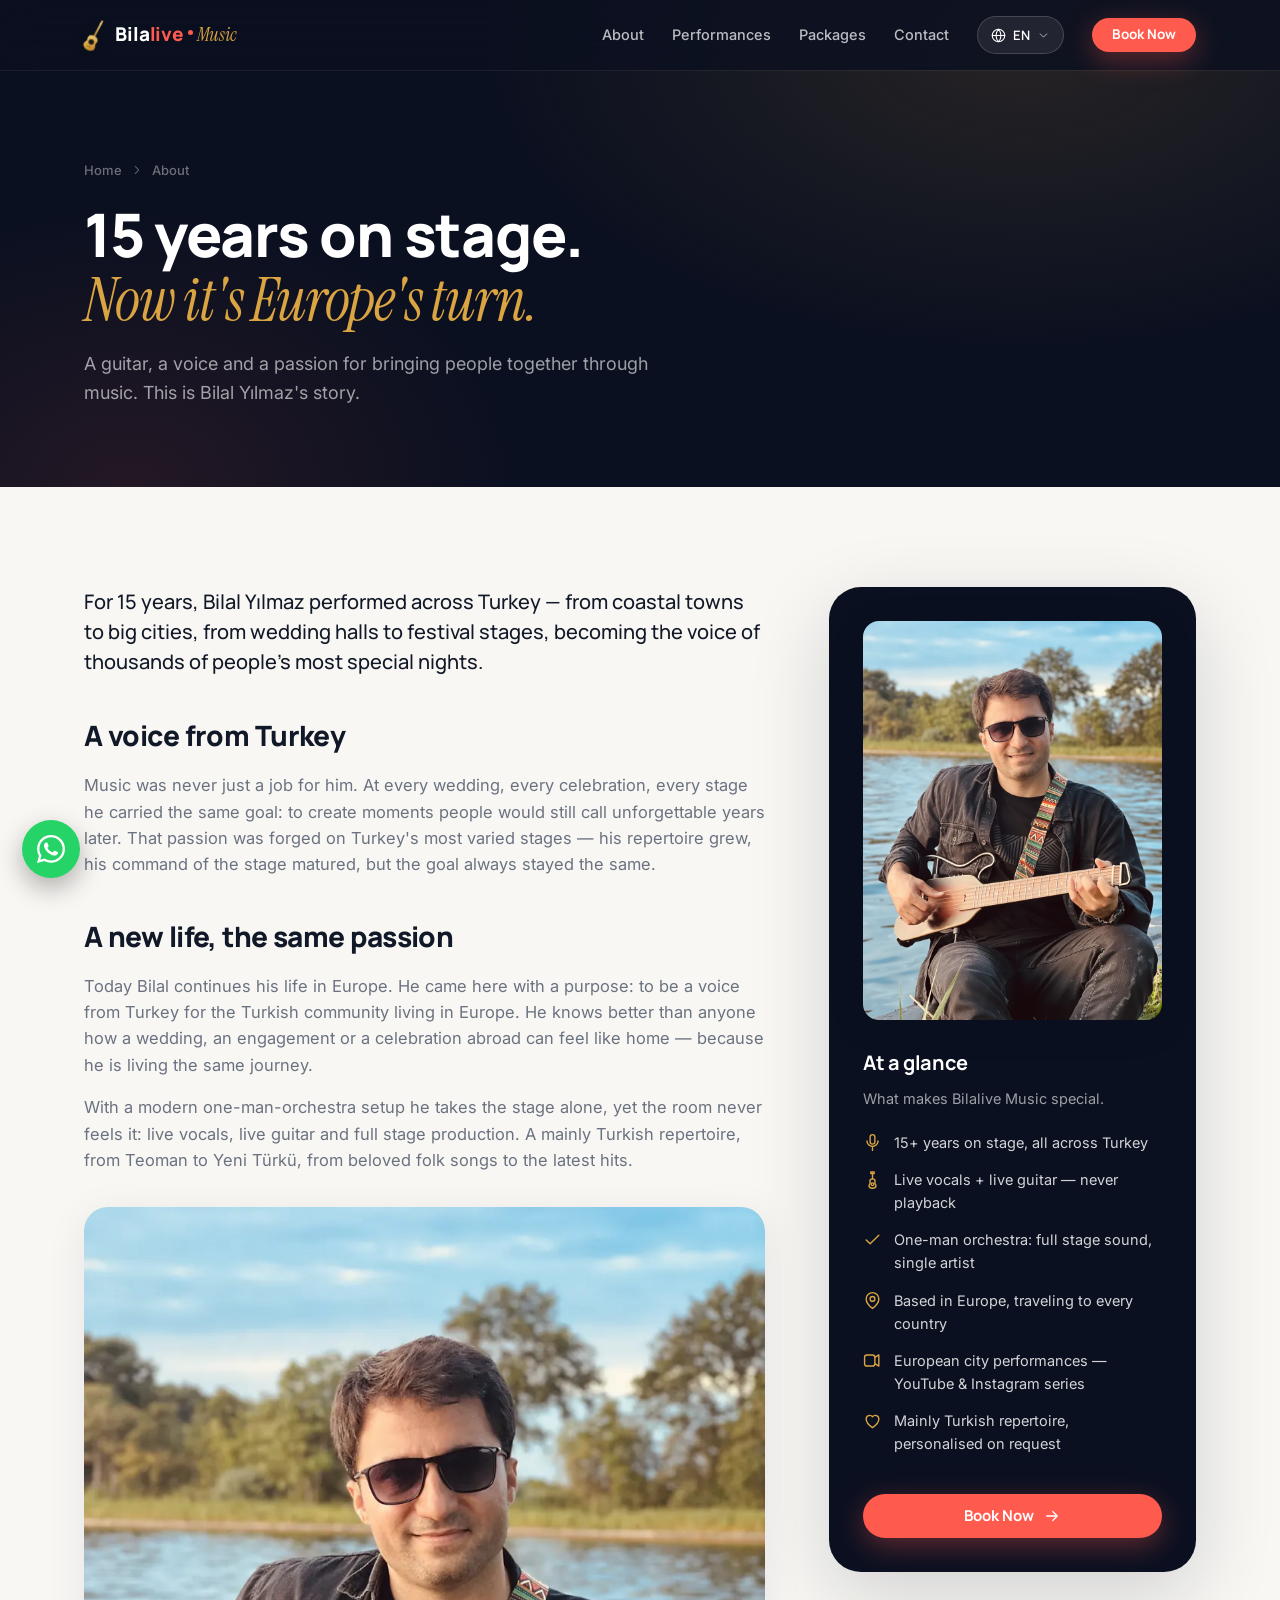
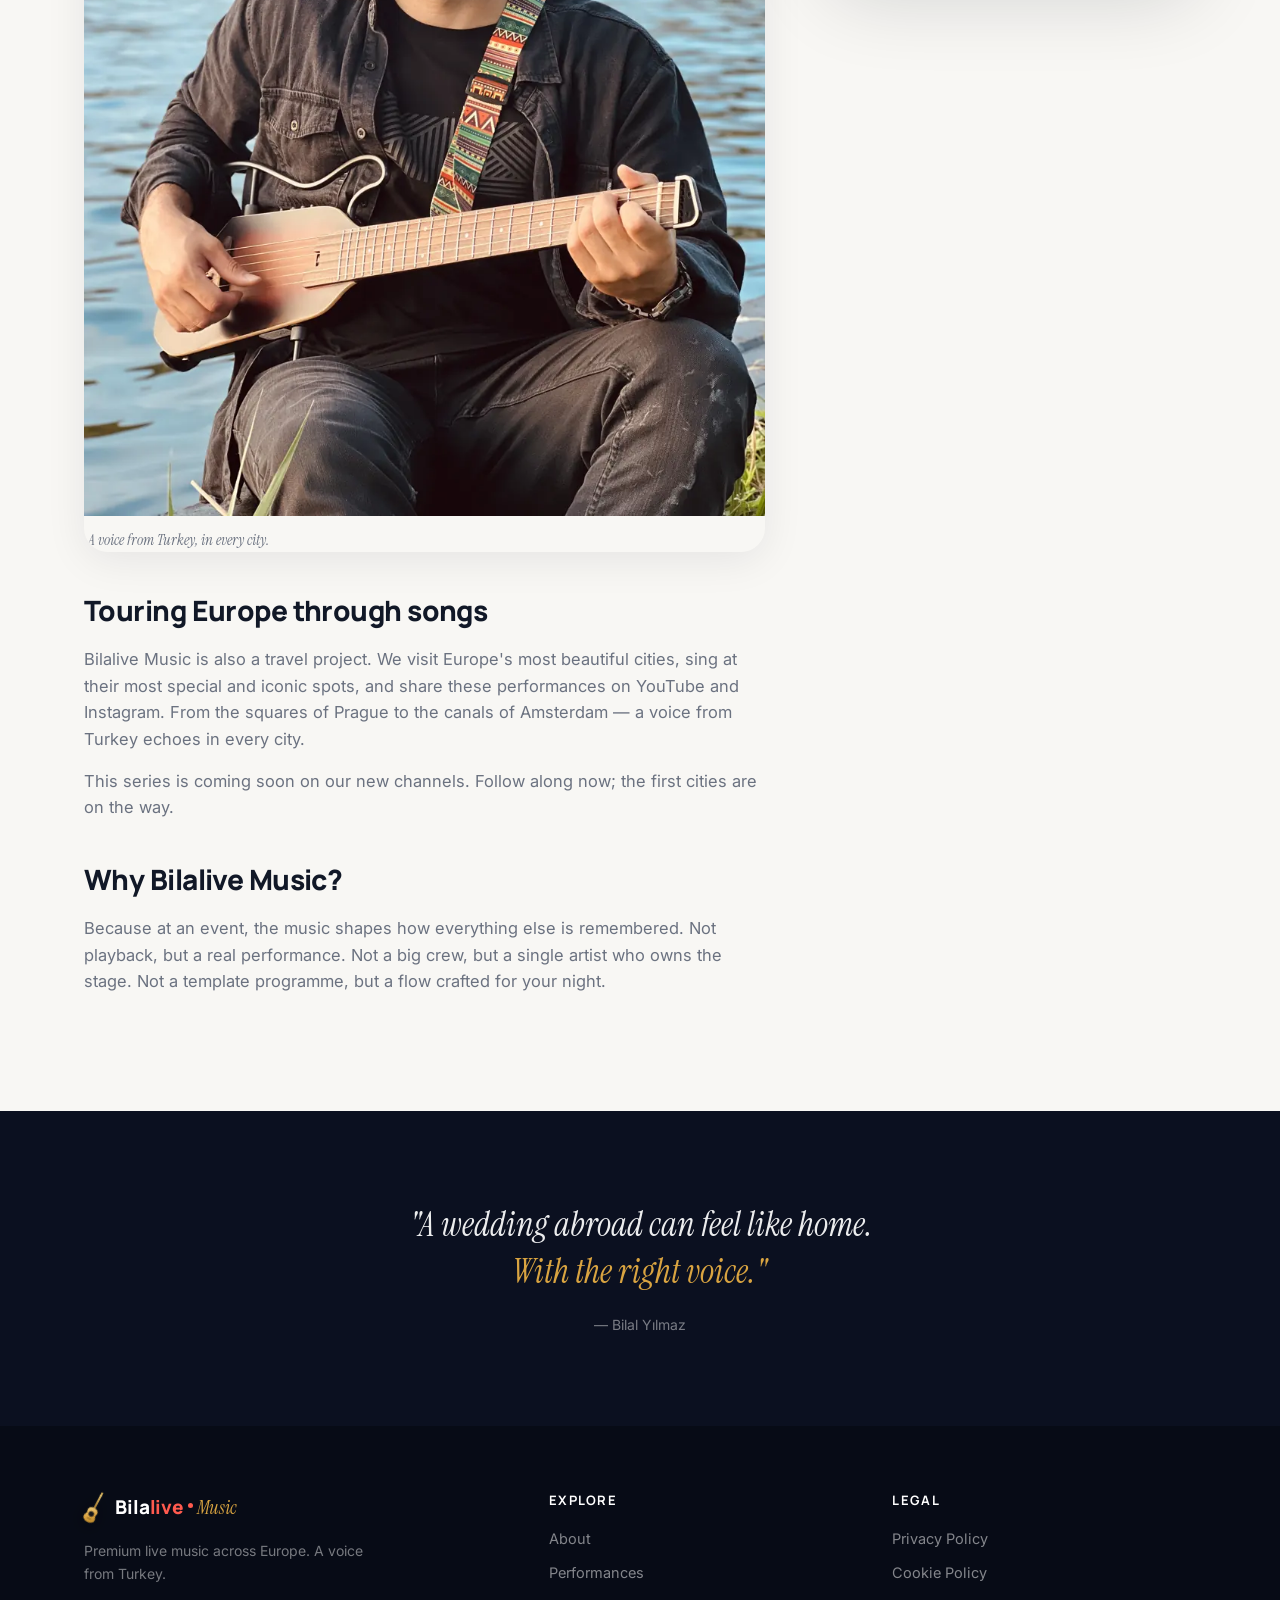
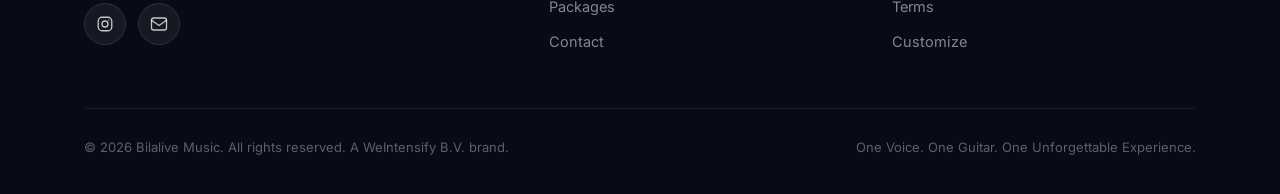
==== commit 815e0091: "Reels: pill-shaped load button + crop reel cards to hide the likes/comments footer (keep IG header);" ====
--- a/about.html
+++ b/about.html
@@ -9,7 +9,7 @@
 <link rel="preconnect" href="https://fonts.googleapis.com">
 <link rel="preconnect" href="https://fonts.gstatic.com" crossorigin>
 <link href="https://fonts.googleapis.com/css2?family=Manrope:wght@400;500;600;700;800&family=Inter:wght@400;500;600&family=Instrument+Serif:ital@0;1&display=swap" rel="stylesheet">
-<link rel="stylesheet" href="assets/css/style.css?v=25">
+<link rel="stylesheet" href="assets/css/style.css?v=26">
 <link rel="icon" href="data:image/svg+xml,%3Csvg xmlns='http://www.w3.org/2000/svg' viewBox='0 0 24 24' fill='none' stroke='%23D9A441' stroke-width='2' stroke-linecap='round' stroke-linejoin='round'%3E%3Cpath d='M9.9 2.4h4.2v2h-4.2z'/%3E%3Cpath d='M12 4.4v6.8'/%3E%3Cpath d='M12 11.2c-2.1 0-3.3 1.4-3.3 3 0 .9.4 1.5.4 2.2 0 .9-1.5 1.6-1.5 3.5 0 2 2 3.1 4.4 3.1s4.4-1.1 4.4-3.1c0-1.9-1.5-2.6-1.5-3.5 0-.7.4-1.3.4-2.2 0-1.6-1.2-3-3.3-3z'/%3E%3Ccircle cx='12' cy='18' r='1.7'/%3E%3C/svg%3E">
 </head>
 <body>
@@ -33,7 +33,7 @@
 
 <nav id="nav" class="solid">
   <div class="nav-inner">
-    <a href="index.html" class="logo"><img src="assets/img/guitar-gold.svg?v=25" class="logo-mark" alt="" width="30" height="46"><span class="wm">Bila<span class="lg-live">live</span> <em>Music</em></span></a>
+    <a href="index.html" class="logo"><img src="assets/img/guitar-gold.svg?v=26" class="logo-mark" alt="" width="30" height="46"><span class="wm">Bila<span class="lg-live">live</span> <em>Music</em></span></a>
     <div class="nav-links">
       <a href="about.html" data-i18n="nav.about">Hakkımızda</a>
       <a href="index.html#performances" data-i18n="nav.performances">Performanslar</a>
@@ -85,7 +85,7 @@
       <p data-i18n="ab.p2">Bugün Bilal, hayatına Avrupa'da devam ediyor. Buraya bir hedefle geldi: Avrupa'da yaşayan Türklere Türkiye'den bir ses olmak. Gurbette bir düğünün, bir nişanın, bir kutlamanın nasıl memleket gibi hissettirebileceğini herkesten iyi biliyor — çünkü o da aynı yolculuğu yaşıyor.</p>
       <p data-i18n="ab.p3">Modern tek kişilik orkestra sistemiyle sahneye tek başına çıkıyor ama salon bunu asla öyle hissetmiyor: canlı vokal, canlı gitar ve tam sahne prodüksiyonu. Türkçe ağırlıklı repertuvar; Teoman'dan Yeni Türkü'ye, en sevilen türkülerden en güncel parçalara.</p>
 
-      <figure class="about-figure"><img src="assets/img/bilal-portrait.webp?v=25" alt="Bilal Yılmaz gitar çalarken" loading="lazy"><figcaption data-i18n="ab.figcap">Her şehirde Türkiye'den bir ses.</figcaption></figure>
+      <figure class="about-figure"><img src="assets/img/bilal-portrait.webp?v=26" alt="Bilal Yılmaz gitar çalarken" loading="lazy"><figcaption data-i18n="ab.figcap">Her şehirde Türkiye'den bir ses.</figcaption></figure>
       <h2 data-i18n="ab.h2c">Avrupa'yı şarkılarla geziyoruz</h2>
       <p data-i18n="ab.p4">Bilalive Music aynı zamanda bir yolculuk projesi. Avrupa'nın en güzel şehirlerini geziyor, en özel ve turistik noktalarında şarkılar söylüyor ve bu performansları Instagram'da (@bilalivemusic) paylaşıyoruz. Prag'ın meydanlarından Amsterdam'ın kanallarına — her şehirde Türkiye'den bir ses yankılanıyor.</p>
       <p data-i18n="ab.p5">Bu seri yakında yeni kanallarımızda. Şimdiden takipte kal; ilk şehirler yolda.</p>
@@ -94,7 +94,7 @@
       <p data-i18n="ab.p6">Çünkü bir etkinlikte müzik, geri kalan her şeyin hatırlanma biçimini belirler. Playback değil, gerçek performans. Kalabalık bir ekip değil, sahnesine hükmeden tek bir sanatçı. Şablon bir program değil, senin gecen için kurgulanmış bir akış.</p>
     </div>
     <aside class="side-card reveal">
-      <img src="assets/img/bilal-closeup.webp?v=25" alt="Bilal Yılmaz" class="side-portrait" loading="lazy">
+      <img src="assets/img/bilal-closeup.webp?v=26" alt="Bilal Yılmaz" class="side-portrait" loading="lazy">
       <h3 data-i18n="ab.sc_h">Bir bakışta</h3>
       <p data-i18n="ab.sc_sub">Bilalive Music'i özel yapan şeyler.</p>
       <div class="feat"><svg class="icon"><use href="#i-mic"/></svg><span data-i18n="ab.f1">15+ yıl sahne deneyimi, Türkiye'nin dört bir yanı</span></div>
@@ -121,7 +121,7 @@
   <div class="container">
     <div class="footer-top">
       <div class="footer-brand">
-        <a href="index.html" class="logo"><img src="assets/img/guitar-gold.svg?v=25" class="logo-mark" alt="" width="30" height="46"><span class="wm">Bila<span class="lg-live">live</span> <em>Music</em></span></a>
+        <a href="index.html" class="logo"><img src="assets/img/guitar-gold.svg?v=26" class="logo-mark" alt="" width="30" height="46"><span class="wm">Bila<span class="lg-live">live</span> <em>Music</em></span></a>
         <p data-i18n="ft.tag">Avrupa genelinde premium canlı müzik. Türkiye'den bir ses.</p>
         <div class="socials">
           <a href="https://www.instagram.com/bilalivemusic" target="_blank" rel="noopener" aria-label="Instagram"><svg class="icon"><use href="#i-ig"/></svg></a>
@@ -153,7 +153,7 @@
 <script>
 window.BLM_CONFIG = { web3formsKey: "a68bf2fd-b922-4beb-8520-c65a1879fb99", gaId: "", email: "info@bilalivemusic.com" };
 </script>
-<script src="assets/js/i18n.js?v=25"></script>
-<script src="assets/js/app.js?v=25"></script>
+<script src="assets/js/i18n.js?v=26"></script>
+<script src="assets/js/app.js?v=26"></script>
 </body>
 </html>
--- a/assets/css/style.css
+++ b/assets/css/style.css
@@ -159,19 +159,20 @@
 .side-portrait{width:100%;border-radius:var(--r-sm);margin-bottom:20px;box-shadow:var(--shadow-soft)}
 /* Instagram Reels marquee */
 .reels-wrap{margin-top:44px}
-.reels-cover{display:block;width:calc(100% - 48px);max-width:var(--maxw);margin:0 auto;border:none;cursor:pointer;color:#fff;text-align:center;border-radius:var(--r-lg);padding:64px 24px;background:linear-gradient(120deg,#405DE6,#833AB4,#C13584,#E1306C,#F56040,#FCAF45);box-shadow:var(--shadow-deep);transition:transform .3s var(--ease),box-shadow .3s}
-.reels-cover:hover{transform:translateY(-3px);box-shadow:0 26px 60px rgba(193,53,132,.4)}
-.reels-cover-inner{display:flex;flex-direction:column;align-items:center;gap:12px}
-.reels-play{width:64px;height:64px;border-radius:50%;background:rgba(255,255,255,.22);backdrop-filter:blur(6px);display:flex;align-items:center;justify-content:center}
-.reels-play .icon{width:28px;height:28px;color:#fff;margin-left:3px}
-.reels-cover b{font-family:'Manrope',sans-serif;font-weight:800;font-size:21px}
-.reels-cover small{opacity:.9;font-size:13px}
+.reels-cover{position:relative;display:flex;align-items:center;justify-content:center;gap:16px;width:max-content;max-width:calc(100% - 48px);margin:0 auto;border:none;cursor:pointer;color:#fff;border-radius:100px;padding:16px 30px 16px 20px;background:linear-gradient(95deg,#833AB4,#C13584,#E1306C,#F56040);box-shadow:0 14px 34px rgba(193,53,132,.4);transition:transform .3s var(--ease),box-shadow .3s var(--ease)}
+.reels-cover:hover{transform:translateY(-2px);box-shadow:0 18px 42px rgba(193,53,132,.55)}
+.reels-cover::after{content:"";position:absolute;inset:0;border-radius:100px;box-shadow:0 0 0 0 rgba(225,48,108,.5);animation:waPulse 2.8s ease-out infinite}
+.reels-cover-inner{display:flex;align-items:center;gap:14px;text-align:left}
+.reels-play{width:46px;height:46px;flex:0 0 auto;border-radius:50%;background:rgba(255,255,255,.2);display:flex;align-items:center;justify-content:center}
+.reels-play .icon{width:22px;height:22px;color:#fff;margin-left:3px}
+.reels-cover b{display:block;font-family:'Manrope',sans-serif;font-weight:800;font-size:17px;line-height:1.15}
+.reels-cover small{display:block;opacity:.9;font-size:12.5px;margin-top:2px}
 .reels-marquee{overflow-x:auto;overflow-y:hidden;-webkit-overflow-scrolling:touch;scrollbar-width:none}
 .reels-marquee::-webkit-scrollbar{display:none}
 .reels-track{display:flex;gap:16px;padding:4px 24px;width:max-content}
-.reel-card{flex:0 0 auto;width:min(300px,72vw);height:534px;border-radius:var(--r-md);overflow:hidden;background:#000;box-shadow:var(--shadow-deep)}
-.reel-card iframe{width:100%;height:100%;border:0;display:block}
-@media(max-width:560px){.reel-card{height:500px}}
+.reel-card{flex:0 0 auto;width:min(300px,72vw);height:454px;border-radius:var(--r-md);overflow:hidden;background:#000;box-shadow:var(--shadow-deep)}
+.reel-card iframe{width:100%;height:640px;border:0;display:block}
+@media(max-width:560px){.reel-card{height:430px}}
 /* floating WhatsApp chat widget */
 .wa-widget{position:fixed;left:22px;bottom:22px;z-index:95;display:flex;flex-direction:column;align-items:flex-start;gap:14px;transition:opacity .3s,transform .3s,visibility .3s;pointer-events:none}
 .wa-fab,.wa-panel{pointer-events:auto}
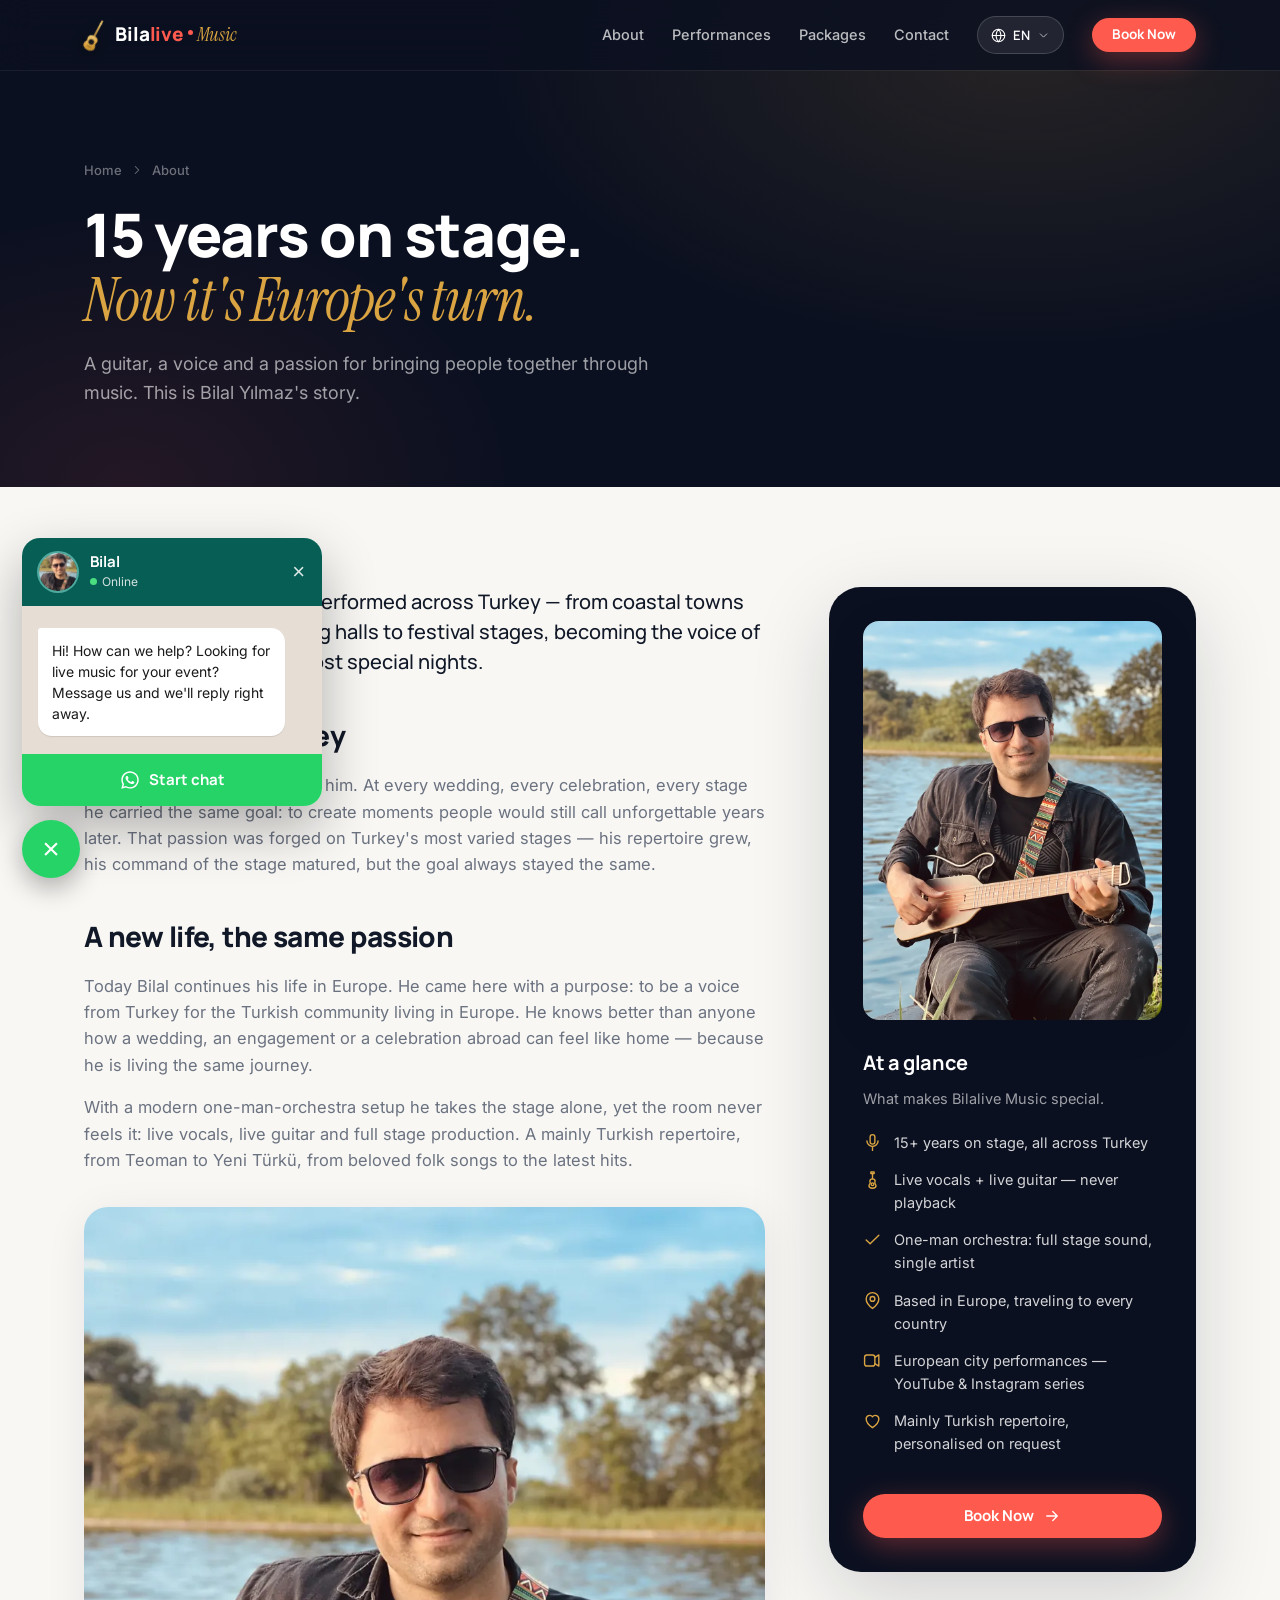
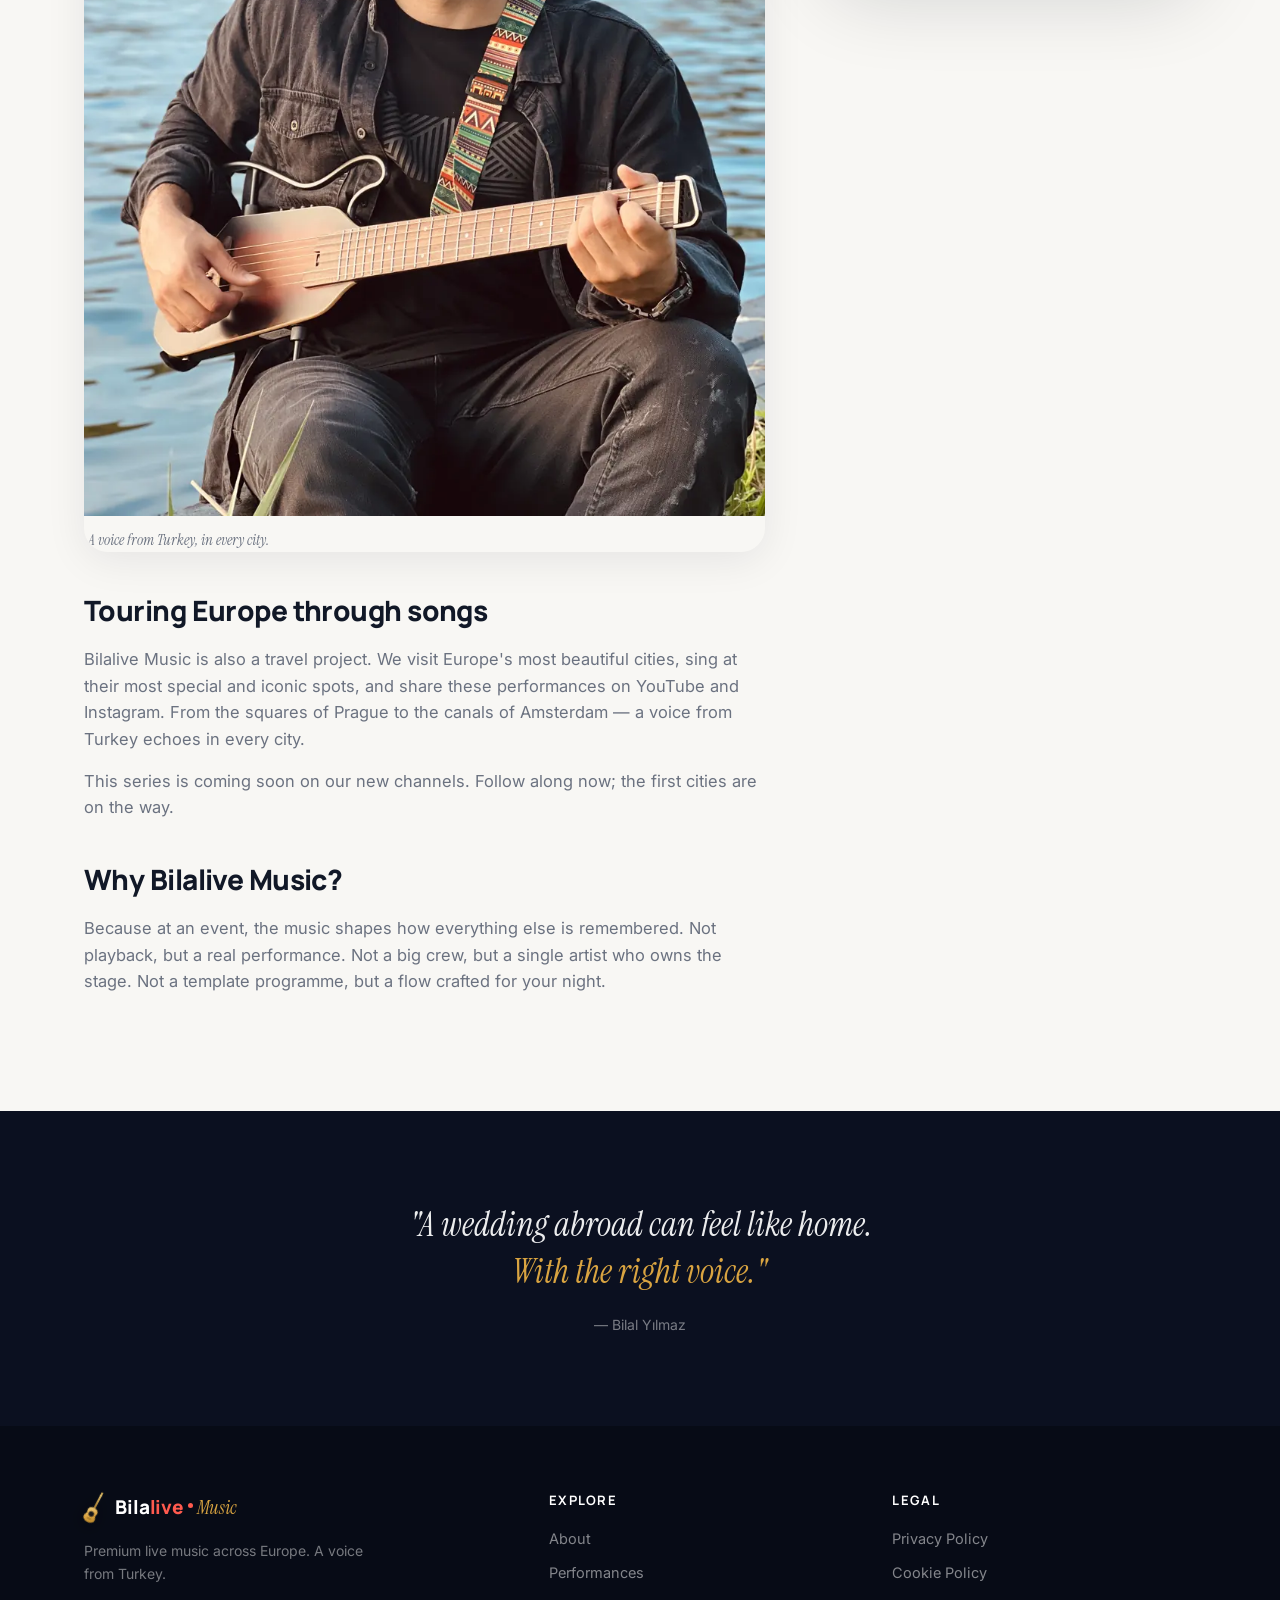
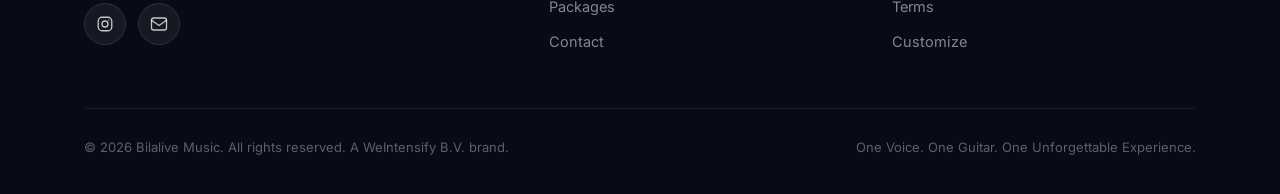
==== commit 461cb906: "i18n fix: translate the 'Etkinlik'/'Bütçe' filter labels (were hardcoded Turkish); cache v27 Co-Auth" ====
--- a/about.html
+++ b/about.html
@@ -9,7 +9,7 @@
 <link rel="preconnect" href="https://fonts.googleapis.com">
 <link rel="preconnect" href="https://fonts.gstatic.com" crossorigin>
 <link href="https://fonts.googleapis.com/css2?family=Manrope:wght@400;500;600;700;800&family=Inter:wght@400;500;600&family=Instrument+Serif:ital@0;1&display=swap" rel="stylesheet">
-<link rel="stylesheet" href="assets/css/style.css?v=26">
+<link rel="stylesheet" href="assets/css/style.css?v=27">
 <link rel="icon" href="data:image/svg+xml,%3Csvg xmlns='http://www.w3.org/2000/svg' viewBox='0 0 24 24' fill='none' stroke='%23D9A441' stroke-width='2' stroke-linecap='round' stroke-linejoin='round'%3E%3Cpath d='M9.9 2.4h4.2v2h-4.2z'/%3E%3Cpath d='M12 4.4v6.8'/%3E%3Cpath d='M12 11.2c-2.1 0-3.3 1.4-3.3 3 0 .9.4 1.5.4 2.2 0 .9-1.5 1.6-1.5 3.5 0 2 2 3.1 4.4 3.1s4.4-1.1 4.4-3.1c0-1.9-1.5-2.6-1.5-3.5 0-.7.4-1.3.4-2.2 0-1.6-1.2-3-3.3-3z'/%3E%3Ccircle cx='12' cy='18' r='1.7'/%3E%3C/svg%3E">
 </head>
 <body>
@@ -33,7 +33,7 @@
 
 <nav id="nav" class="solid">
   <div class="nav-inner">
-    <a href="index.html" class="logo"><img src="assets/img/guitar-gold.svg?v=26" class="logo-mark" alt="" width="30" height="46"><span class="wm">Bila<span class="lg-live">live</span> <em>Music</em></span></a>
+    <a href="index.html" class="logo"><img src="assets/img/guitar-gold.svg?v=27" class="logo-mark" alt="" width="30" height="46"><span class="wm">Bila<span class="lg-live">live</span> <em>Music</em></span></a>
     <div class="nav-links">
       <a href="about.html" data-i18n="nav.about">Hakkımızda</a>
       <a href="index.html#performances" data-i18n="nav.performances">Performanslar</a>
@@ -85,7 +85,7 @@
       <p data-i18n="ab.p2">Bugün Bilal, hayatına Avrupa'da devam ediyor. Buraya bir hedefle geldi: Avrupa'da yaşayan Türklere Türkiye'den bir ses olmak. Gurbette bir düğünün, bir nişanın, bir kutlamanın nasıl memleket gibi hissettirebileceğini herkesten iyi biliyor — çünkü o da aynı yolculuğu yaşıyor.</p>
       <p data-i18n="ab.p3">Modern tek kişilik orkestra sistemiyle sahneye tek başına çıkıyor ama salon bunu asla öyle hissetmiyor: canlı vokal, canlı gitar ve tam sahne prodüksiyonu. Türkçe ağırlıklı repertuvar; Teoman'dan Yeni Türkü'ye, en sevilen türkülerden en güncel parçalara.</p>
 
-      <figure class="about-figure"><img src="assets/img/bilal-portrait.webp?v=26" alt="Bilal Yılmaz gitar çalarken" loading="lazy"><figcaption data-i18n="ab.figcap">Her şehirde Türkiye'den bir ses.</figcaption></figure>
+      <figure class="about-figure"><img src="assets/img/bilal-portrait.webp?v=27" alt="Bilal Yılmaz gitar çalarken" loading="lazy"><figcaption data-i18n="ab.figcap">Her şehirde Türkiye'den bir ses.</figcaption></figure>
       <h2 data-i18n="ab.h2c">Avrupa'yı şarkılarla geziyoruz</h2>
       <p data-i18n="ab.p4">Bilalive Music aynı zamanda bir yolculuk projesi. Avrupa'nın en güzel şehirlerini geziyor, en özel ve turistik noktalarında şarkılar söylüyor ve bu performansları Instagram'da (@bilalivemusic) paylaşıyoruz. Prag'ın meydanlarından Amsterdam'ın kanallarına — her şehirde Türkiye'den bir ses yankılanıyor.</p>
       <p data-i18n="ab.p5">Bu seri yakında yeni kanallarımızda. Şimdiden takipte kal; ilk şehirler yolda.</p>
@@ -94,7 +94,7 @@
       <p data-i18n="ab.p6">Çünkü bir etkinlikte müzik, geri kalan her şeyin hatırlanma biçimini belirler. Playback değil, gerçek performans. Kalabalık bir ekip değil, sahnesine hükmeden tek bir sanatçı. Şablon bir program değil, senin gecen için kurgulanmış bir akış.</p>
     </div>
     <aside class="side-card reveal">
-      <img src="assets/img/bilal-closeup.webp?v=26" alt="Bilal Yılmaz" class="side-portrait" loading="lazy">
+      <img src="assets/img/bilal-closeup.webp?v=27" alt="Bilal Yılmaz" class="side-portrait" loading="lazy">
       <h3 data-i18n="ab.sc_h">Bir bakışta</h3>
       <p data-i18n="ab.sc_sub">Bilalive Music'i özel yapan şeyler.</p>
       <div class="feat"><svg class="icon"><use href="#i-mic"/></svg><span data-i18n="ab.f1">15+ yıl sahne deneyimi, Türkiye'nin dört bir yanı</span></div>
@@ -121,7 +121,7 @@
   <div class="container">
     <div class="footer-top">
       <div class="footer-brand">
-        <a href="index.html" class="logo"><img src="assets/img/guitar-gold.svg?v=26" class="logo-mark" alt="" width="30" height="46"><span class="wm">Bila<span class="lg-live">live</span> <em>Music</em></span></a>
+        <a href="index.html" class="logo"><img src="assets/img/guitar-gold.svg?v=27" class="logo-mark" alt="" width="30" height="46"><span class="wm">Bila<span class="lg-live">live</span> <em>Music</em></span></a>
         <p data-i18n="ft.tag">Avrupa genelinde premium canlı müzik. Türkiye'den bir ses.</p>
         <div class="socials">
           <a href="https://www.instagram.com/bilalivemusic" target="_blank" rel="noopener" aria-label="Instagram"><svg class="icon"><use href="#i-ig"/></svg></a>
@@ -153,7 +153,7 @@
 <script>
 window.BLM_CONFIG = { web3formsKey: "a68bf2fd-b922-4beb-8520-c65a1879fb99", gaId: "", email: "info@bilalivemusic.com" };
 </script>
-<script src="assets/js/i18n.js?v=26"></script>
-<script src="assets/js/app.js?v=26"></script>
+<script src="assets/js/i18n.js?v=27"></script>
+<script src="assets/js/app.js?v=27"></script>
 </body>
 </html>
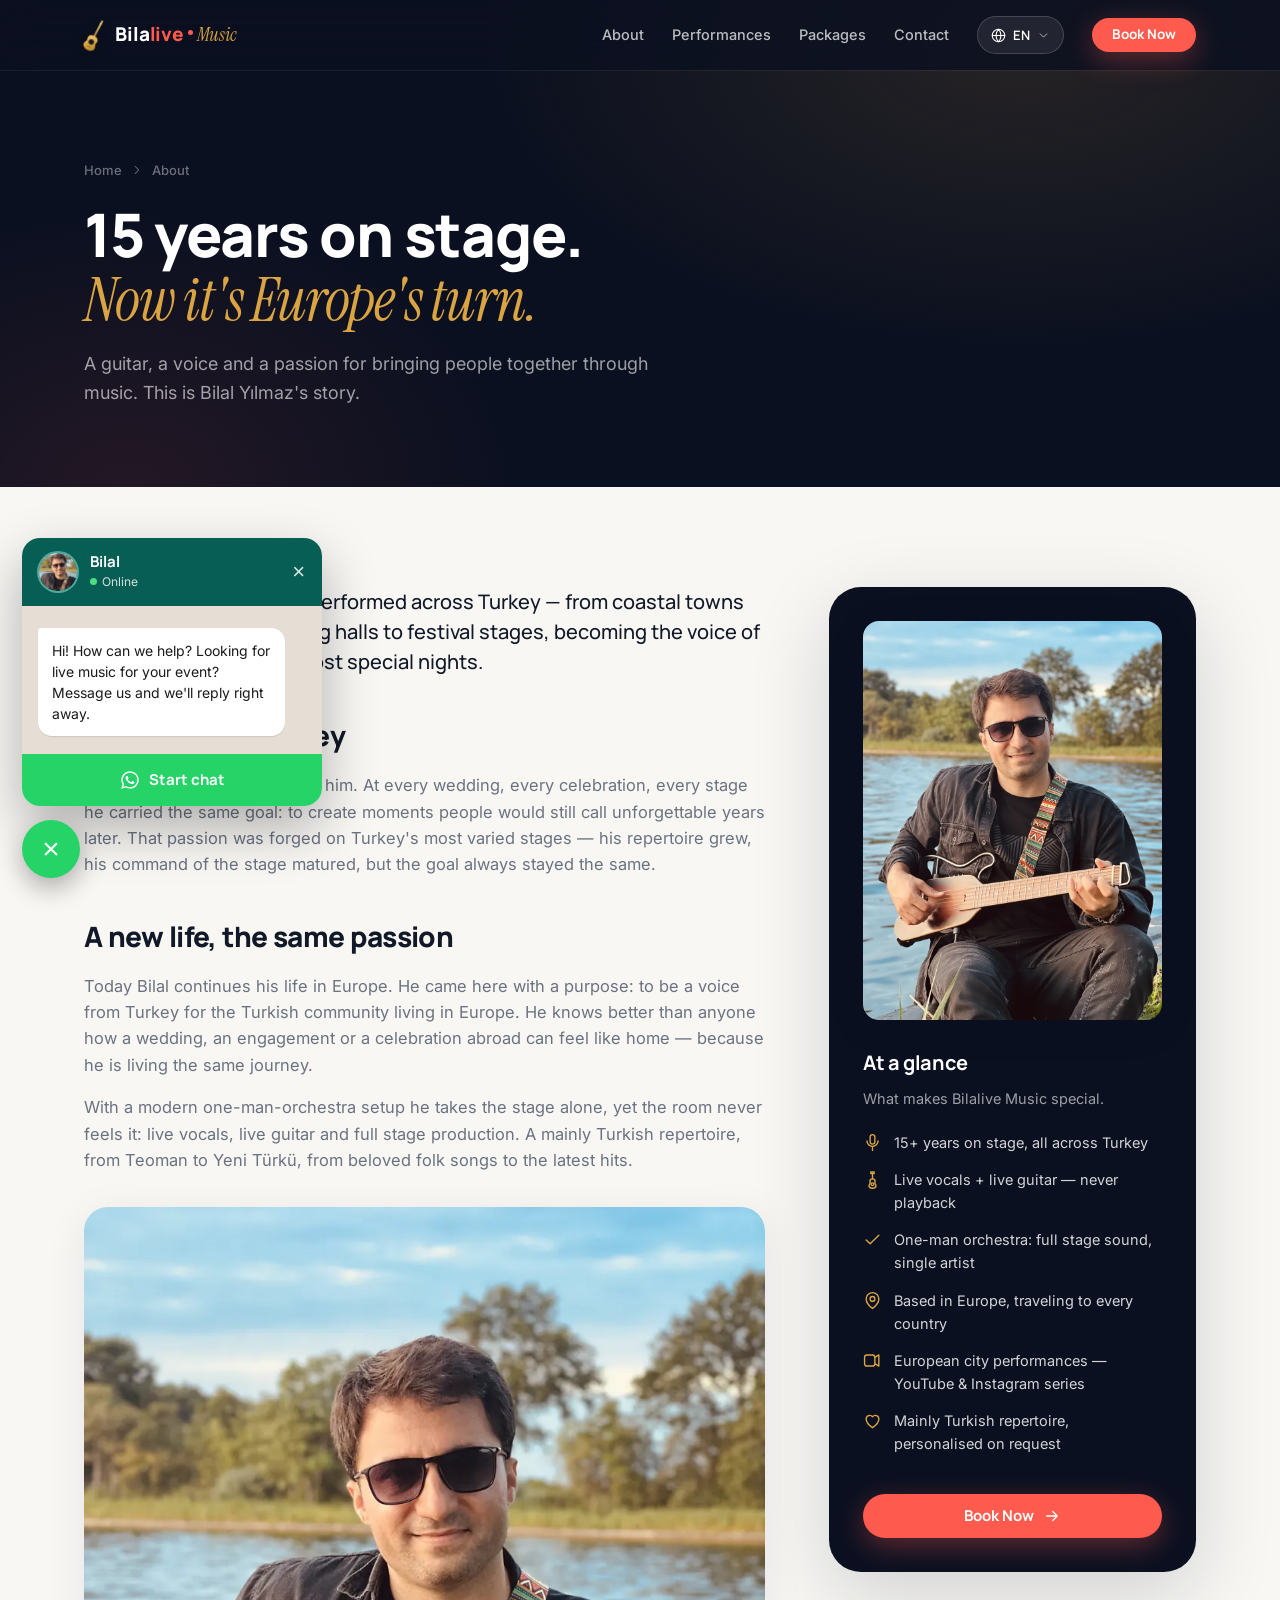
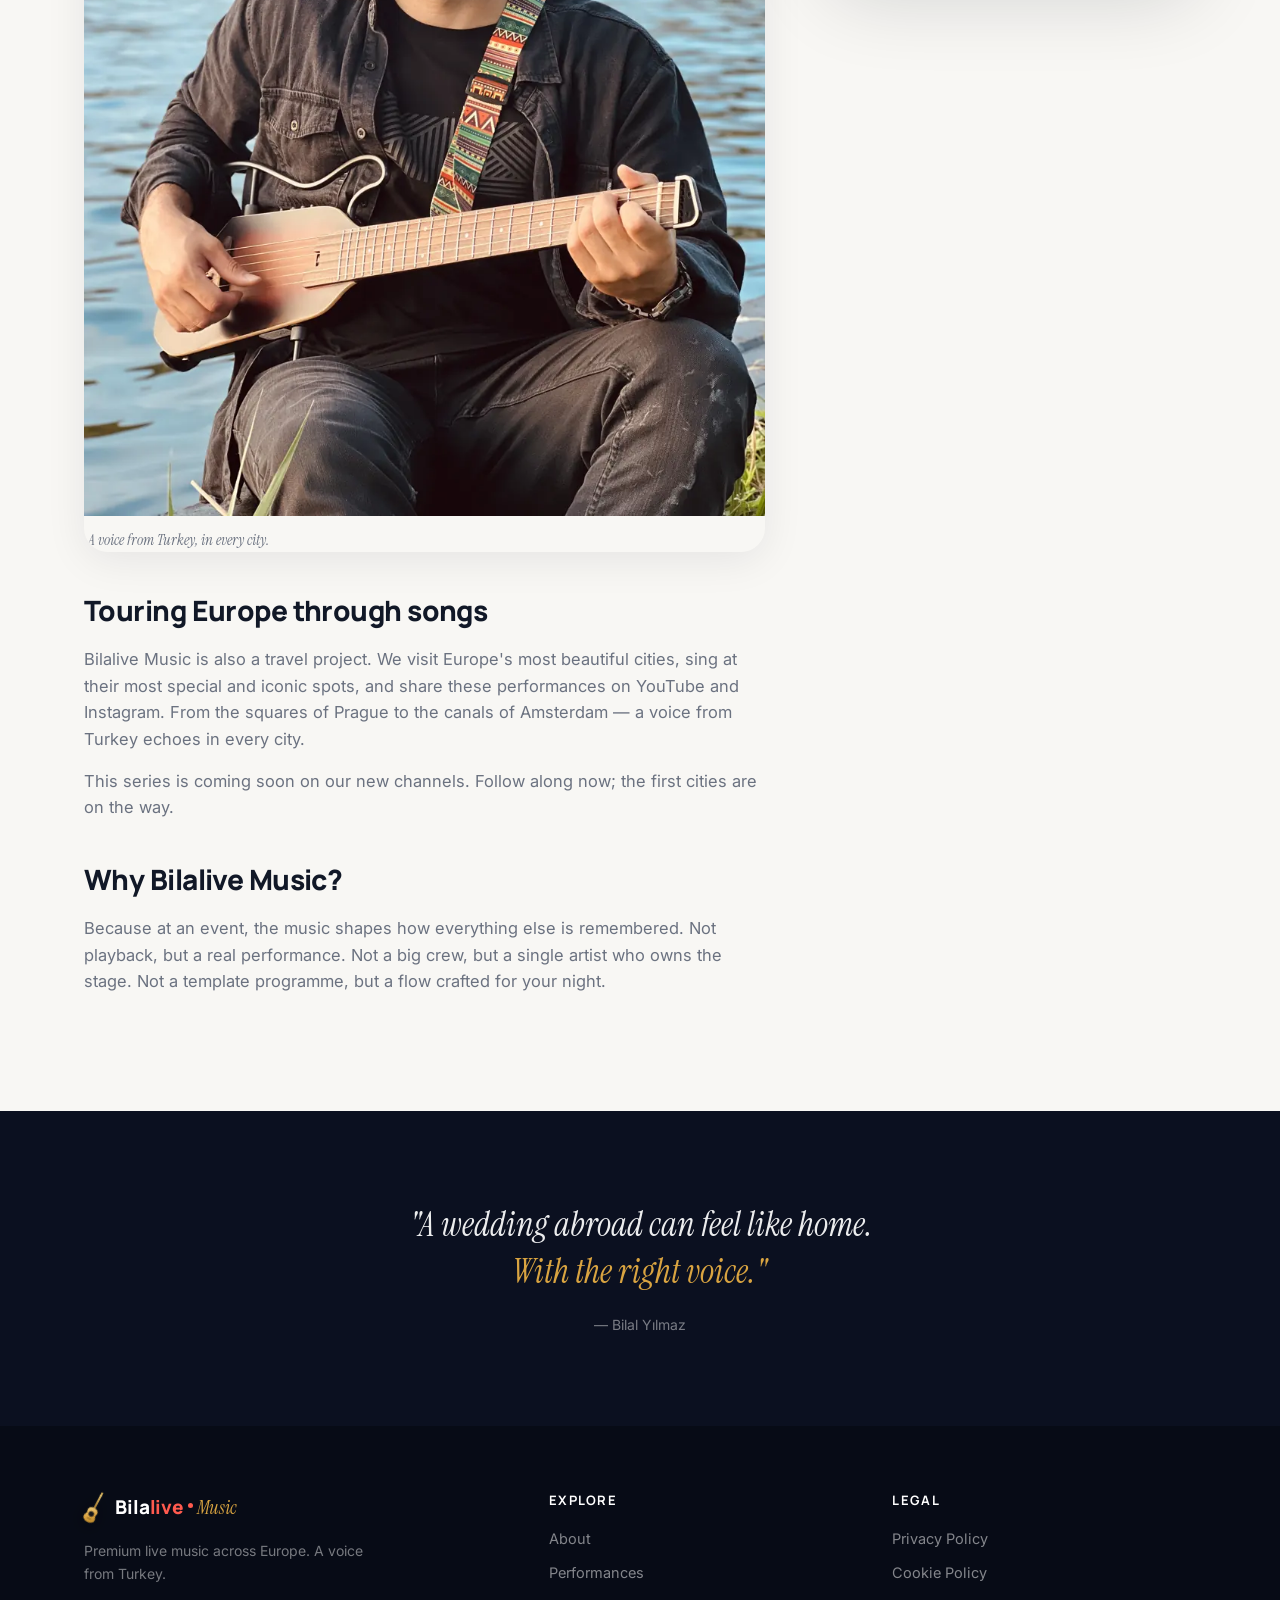
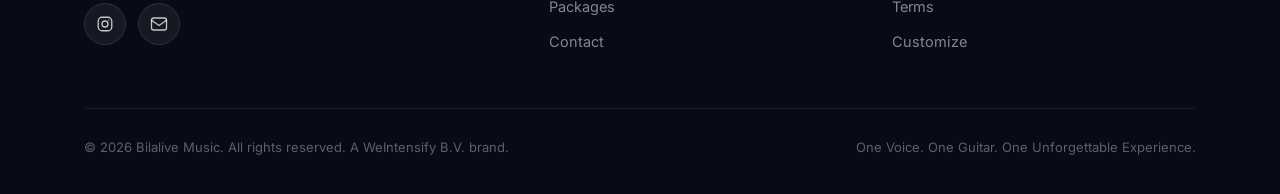
==== commit e7d7a988: "Reels: show all 12 reels + custom song-title caption per card (Song — Artist from IG caption) Fetche" ====
--- a/about.html
+++ b/about.html
@@ -9,7 +9,7 @@
 <link rel="preconnect" href="https://fonts.googleapis.com">
 <link rel="preconnect" href="https://fonts.gstatic.com" crossorigin>
 <link href="https://fonts.googleapis.com/css2?family=Manrope:wght@400;500;600;700;800&family=Inter:wght@400;500;600&family=Instrument+Serif:ital@0;1&display=swap" rel="stylesheet">
-<link rel="stylesheet" href="assets/css/style.css?v=27">
+<link rel="stylesheet" href="assets/css/style.css?v=28">
 <link rel="icon" href="data:image/svg+xml,%3Csvg xmlns='http://www.w3.org/2000/svg' viewBox='0 0 24 24' fill='none' stroke='%23D9A441' stroke-width='2' stroke-linecap='round' stroke-linejoin='round'%3E%3Cpath d='M9.9 2.4h4.2v2h-4.2z'/%3E%3Cpath d='M12 4.4v6.8'/%3E%3Cpath d='M12 11.2c-2.1 0-3.3 1.4-3.3 3 0 .9.4 1.5.4 2.2 0 .9-1.5 1.6-1.5 3.5 0 2 2 3.1 4.4 3.1s4.4-1.1 4.4-3.1c0-1.9-1.5-2.6-1.5-3.5 0-.7.4-1.3.4-2.2 0-1.6-1.2-3-3.3-3z'/%3E%3Ccircle cx='12' cy='18' r='1.7'/%3E%3C/svg%3E">
 </head>
 <body>
@@ -33,7 +33,7 @@
 
 <nav id="nav" class="solid">
   <div class="nav-inner">
-    <a href="index.html" class="logo"><img src="assets/img/guitar-gold.svg?v=27" class="logo-mark" alt="" width="30" height="46"><span class="wm">Bila<span class="lg-live">live</span> <em>Music</em></span></a>
+    <a href="index.html" class="logo"><img src="assets/img/guitar-gold.svg?v=28" class="logo-mark" alt="" width="30" height="46"><span class="wm">Bila<span class="lg-live">live</span> <em>Music</em></span></a>
     <div class="nav-links">
       <a href="about.html" data-i18n="nav.about">Hakkımızda</a>
       <a href="index.html#performances" data-i18n="nav.performances">Performanslar</a>
@@ -85,7 +85,7 @@
       <p data-i18n="ab.p2">Bugün Bilal, hayatına Avrupa'da devam ediyor. Buraya bir hedefle geldi: Avrupa'da yaşayan Türklere Türkiye'den bir ses olmak. Gurbette bir düğünün, bir nişanın, bir kutlamanın nasıl memleket gibi hissettirebileceğini herkesten iyi biliyor — çünkü o da aynı yolculuğu yaşıyor.</p>
       <p data-i18n="ab.p3">Modern tek kişilik orkestra sistemiyle sahneye tek başına çıkıyor ama salon bunu asla öyle hissetmiyor: canlı vokal, canlı gitar ve tam sahne prodüksiyonu. Türkçe ağırlıklı repertuvar; Teoman'dan Yeni Türkü'ye, en sevilen türkülerden en güncel parçalara.</p>
 
-      <figure class="about-figure"><img src="assets/img/bilal-portrait.webp?v=27" alt="Bilal Yılmaz gitar çalarken" loading="lazy"><figcaption data-i18n="ab.figcap">Her şehirde Türkiye'den bir ses.</figcaption></figure>
+      <figure class="about-figure"><img src="assets/img/bilal-portrait.webp?v=28" alt="Bilal Yılmaz gitar çalarken" loading="lazy"><figcaption data-i18n="ab.figcap">Her şehirde Türkiye'den bir ses.</figcaption></figure>
       <h2 data-i18n="ab.h2c">Avrupa'yı şarkılarla geziyoruz</h2>
       <p data-i18n="ab.p4">Bilalive Music aynı zamanda bir yolculuk projesi. Avrupa'nın en güzel şehirlerini geziyor, en özel ve turistik noktalarında şarkılar söylüyor ve bu performansları Instagram'da (@bilalivemusic) paylaşıyoruz. Prag'ın meydanlarından Amsterdam'ın kanallarına — her şehirde Türkiye'den bir ses yankılanıyor.</p>
       <p data-i18n="ab.p5">Bu seri yakında yeni kanallarımızda. Şimdiden takipte kal; ilk şehirler yolda.</p>
@@ -94,7 +94,7 @@
       <p data-i18n="ab.p6">Çünkü bir etkinlikte müzik, geri kalan her şeyin hatırlanma biçimini belirler. Playback değil, gerçek performans. Kalabalık bir ekip değil, sahnesine hükmeden tek bir sanatçı. Şablon bir program değil, senin gecen için kurgulanmış bir akış.</p>
     </div>
     <aside class="side-card reveal">
-      <img src="assets/img/bilal-closeup.webp?v=27" alt="Bilal Yılmaz" class="side-portrait" loading="lazy">
+      <img src="assets/img/bilal-closeup.webp?v=28" alt="Bilal Yılmaz" class="side-portrait" loading="lazy">
       <h3 data-i18n="ab.sc_h">Bir bakışta</h3>
       <p data-i18n="ab.sc_sub">Bilalive Music'i özel yapan şeyler.</p>
       <div class="feat"><svg class="icon"><use href="#i-mic"/></svg><span data-i18n="ab.f1">15+ yıl sahne deneyimi, Türkiye'nin dört bir yanı</span></div>
@@ -121,7 +121,7 @@
   <div class="container">
     <div class="footer-top">
       <div class="footer-brand">
-        <a href="index.html" class="logo"><img src="assets/img/guitar-gold.svg?v=27" class="logo-mark" alt="" width="30" height="46"><span class="wm">Bila<span class="lg-live">live</span> <em>Music</em></span></a>
+        <a href="index.html" class="logo"><img src="assets/img/guitar-gold.svg?v=28" class="logo-mark" alt="" width="30" height="46"><span class="wm">Bila<span class="lg-live">live</span> <em>Music</em></span></a>
         <p data-i18n="ft.tag">Avrupa genelinde premium canlı müzik. Türkiye'den bir ses.</p>
         <div class="socials">
           <a href="https://www.instagram.com/bilalivemusic" target="_blank" rel="noopener" aria-label="Instagram"><svg class="icon"><use href="#i-ig"/></svg></a>
@@ -153,7 +153,7 @@
 <script>
 window.BLM_CONFIG = { web3formsKey: "a68bf2fd-b922-4beb-8520-c65a1879fb99", gaId: "", email: "info@bilalivemusic.com" };
 </script>
-<script src="assets/js/i18n.js?v=27"></script>
-<script src="assets/js/app.js?v=27"></script>
+<script src="assets/js/i18n.js?v=28"></script>
+<script src="assets/js/app.js?v=28"></script>
 </body>
 </html>
--- a/assets/css/style.css
+++ b/assets/css/style.css
@@ -170,8 +170,12 @@
 .reels-marquee{overflow-x:auto;overflow-y:hidden;-webkit-overflow-scrolling:touch;scrollbar-width:none}
 .reels-marquee::-webkit-scrollbar{display:none}
 .reels-track{display:flex;gap:16px;padding:4px 24px;width:max-content}
-.reel-card{flex:0 0 auto;width:min(300px,72vw);height:454px;border-radius:var(--r-md);overflow:hidden;background:#000;box-shadow:var(--shadow-deep)}
+.reel-card{position:relative;flex:0 0 auto;width:min(300px,72vw);height:454px;border-radius:var(--r-md);overflow:hidden;background:#000;box-shadow:var(--shadow-deep)}
 .reel-card iframe{width:100%;height:640px;border:0;display:block}
+.reel-cap{position:absolute;left:0;right:0;bottom:0;z-index:2;pointer-events:none;padding:30px 15px 13px;background:linear-gradient(0deg,rgba(7,11,22,.96),rgba(7,11,22,.6) 62%,transparent)}
+.reel-cap .song{display:flex;align-items:center;gap:8px;color:#fff;font-family:'Manrope',sans-serif;font-weight:700;font-size:14.5px;line-height:1.25}
+.reel-cap .song .icon{width:15px;height:15px;color:var(--gold);flex:0 0 auto}
+.reel-cap .artist{display:block;margin-top:2px;padding-left:23px;color:rgba(255,255,255,.68);font-size:12.5px}
 @media(max-width:560px){.reel-card{height:430px}}
 /* floating WhatsApp chat widget */
 .wa-widget{position:fixed;left:22px;bottom:22px;z-index:95;display:flex;flex-direction:column;align-items:flex-start;gap:14px;transition:opacity .3s,transform .3s,visibility .3s;pointer-events:none}
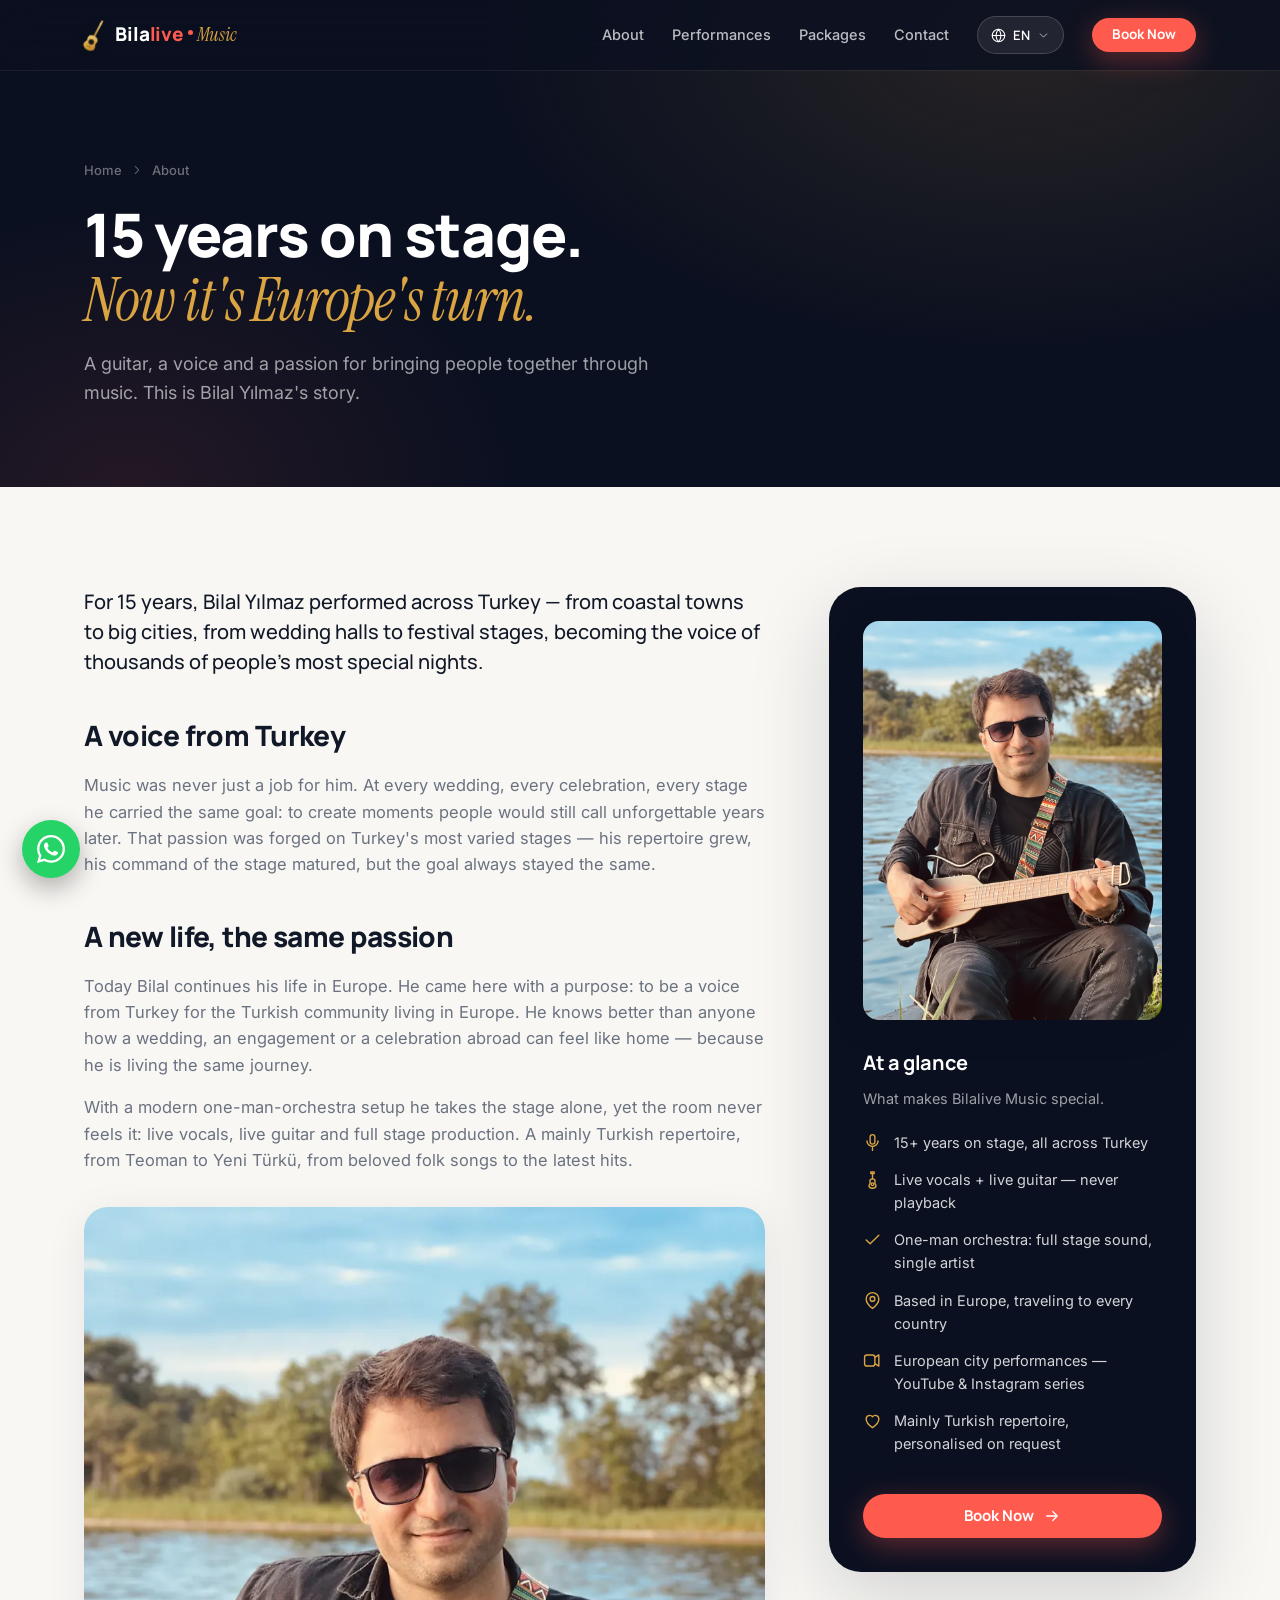
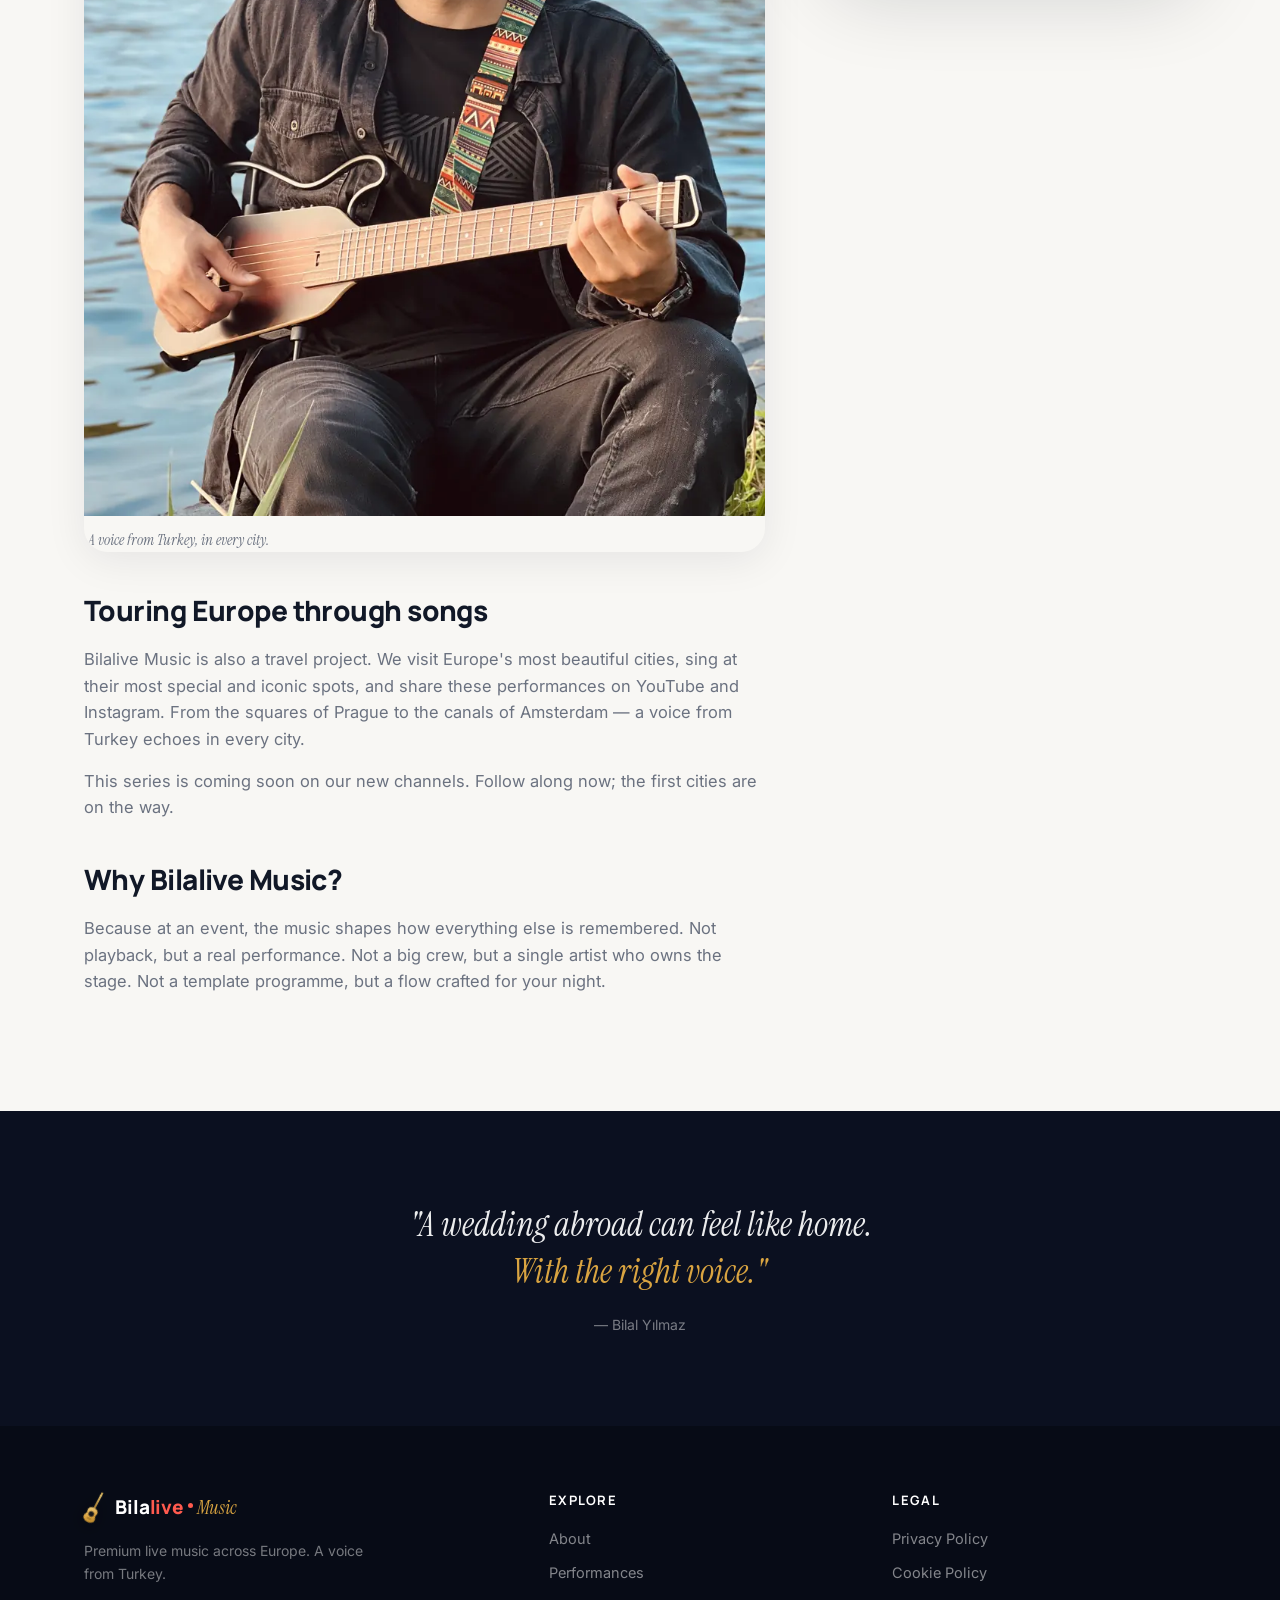
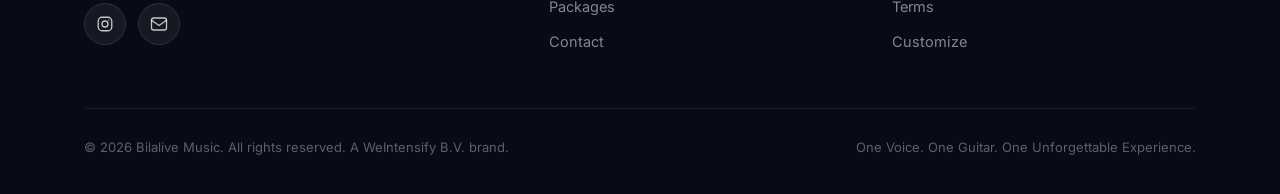
==== commit 52dd6bc4: "Reels: add newest reel 'Şaka Yaptım' (Ata Demirer & Melek Büyükçınar), refresh to current 12; cache " ====
--- a/about.html
+++ b/about.html
@@ -9,7 +9,7 @@
 <link rel="preconnect" href="https://fonts.googleapis.com">
 <link rel="preconnect" href="https://fonts.gstatic.com" crossorigin>
 <link href="https://fonts.googleapis.com/css2?family=Manrope:wght@400;500;600;700;800&family=Inter:wght@400;500;600&family=Instrument+Serif:ital@0;1&display=swap" rel="stylesheet">
-<link rel="stylesheet" href="assets/css/style.css?v=28">
+<link rel="stylesheet" href="assets/css/style.css?v=29">
 <link rel="icon" href="data:image/svg+xml,%3Csvg xmlns='http://www.w3.org/2000/svg' viewBox='0 0 24 24' fill='none' stroke='%23D9A441' stroke-width='2' stroke-linecap='round' stroke-linejoin='round'%3E%3Cpath d='M9.9 2.4h4.2v2h-4.2z'/%3E%3Cpath d='M12 4.4v6.8'/%3E%3Cpath d='M12 11.2c-2.1 0-3.3 1.4-3.3 3 0 .9.4 1.5.4 2.2 0 .9-1.5 1.6-1.5 3.5 0 2 2 3.1 4.4 3.1s4.4-1.1 4.4-3.1c0-1.9-1.5-2.6-1.5-3.5 0-.7.4-1.3.4-2.2 0-1.6-1.2-3-3.3-3z'/%3E%3Ccircle cx='12' cy='18' r='1.7'/%3E%3C/svg%3E">
 </head>
 <body>
@@ -33,7 +33,7 @@
 
 <nav id="nav" class="solid">
   <div class="nav-inner">
-    <a href="index.html" class="logo"><img src="assets/img/guitar-gold.svg?v=28" class="logo-mark" alt="" width="30" height="46"><span class="wm">Bila<span class="lg-live">live</span> <em>Music</em></span></a>
+    <a href="index.html" class="logo"><img src="assets/img/guitar-gold.svg?v=29" class="logo-mark" alt="" width="30" height="46"><span class="wm">Bila<span class="lg-live">live</span> <em>Music</em></span></a>
     <div class="nav-links">
       <a href="about.html" data-i18n="nav.about">Hakkımızda</a>
       <a href="index.html#performances" data-i18n="nav.performances">Performanslar</a>
@@ -85,7 +85,7 @@
       <p data-i18n="ab.p2">Bugün Bilal, hayatına Avrupa'da devam ediyor. Buraya bir hedefle geldi: Avrupa'da yaşayan Türklere Türkiye'den bir ses olmak. Gurbette bir düğünün, bir nişanın, bir kutlamanın nasıl memleket gibi hissettirebileceğini herkesten iyi biliyor — çünkü o da aynı yolculuğu yaşıyor.</p>
       <p data-i18n="ab.p3">Modern tek kişilik orkestra sistemiyle sahneye tek başına çıkıyor ama salon bunu asla öyle hissetmiyor: canlı vokal, canlı gitar ve tam sahne prodüksiyonu. Türkçe ağırlıklı repertuvar; Teoman'dan Yeni Türkü'ye, en sevilen türkülerden en güncel parçalara.</p>
 
-      <figure class="about-figure"><img src="assets/img/bilal-portrait.webp?v=28" alt="Bilal Yılmaz gitar çalarken" loading="lazy"><figcaption data-i18n="ab.figcap">Her şehirde Türkiye'den bir ses.</figcaption></figure>
+      <figure class="about-figure"><img src="assets/img/bilal-portrait.webp?v=29" alt="Bilal Yılmaz gitar çalarken" loading="lazy"><figcaption data-i18n="ab.figcap">Her şehirde Türkiye'den bir ses.</figcaption></figure>
       <h2 data-i18n="ab.h2c">Avrupa'yı şarkılarla geziyoruz</h2>
       <p data-i18n="ab.p4">Bilalive Music aynı zamanda bir yolculuk projesi. Avrupa'nın en güzel şehirlerini geziyor, en özel ve turistik noktalarında şarkılar söylüyor ve bu performansları Instagram'da (@bilalivemusic) paylaşıyoruz. Prag'ın meydanlarından Amsterdam'ın kanallarına — her şehirde Türkiye'den bir ses yankılanıyor.</p>
       <p data-i18n="ab.p5">Bu seri yakında yeni kanallarımızda. Şimdiden takipte kal; ilk şehirler yolda.</p>
@@ -94,7 +94,7 @@
       <p data-i18n="ab.p6">Çünkü bir etkinlikte müzik, geri kalan her şeyin hatırlanma biçimini belirler. Playback değil, gerçek performans. Kalabalık bir ekip değil, sahnesine hükmeden tek bir sanatçı. Şablon bir program değil, senin gecen için kurgulanmış bir akış.</p>
     </div>
     <aside class="side-card reveal">
-      <img src="assets/img/bilal-closeup.webp?v=28" alt="Bilal Yılmaz" class="side-portrait" loading="lazy">
+      <img src="assets/img/bilal-closeup.webp?v=29" alt="Bilal Yılmaz" class="side-portrait" loading="lazy">
       <h3 data-i18n="ab.sc_h">Bir bakışta</h3>
       <p data-i18n="ab.sc_sub">Bilalive Music'i özel yapan şeyler.</p>
       <div class="feat"><svg class="icon"><use href="#i-mic"/></svg><span data-i18n="ab.f1">15+ yıl sahne deneyimi, Türkiye'nin dört bir yanı</span></div>
@@ -121,7 +121,7 @@
   <div class="container">
     <div class="footer-top">
       <div class="footer-brand">
-        <a href="index.html" class="logo"><img src="assets/img/guitar-gold.svg?v=28" class="logo-mark" alt="" width="30" height="46"><span class="wm">Bila<span class="lg-live">live</span> <em>Music</em></span></a>
+        <a href="index.html" class="logo"><img src="assets/img/guitar-gold.svg?v=29" class="logo-mark" alt="" width="30" height="46"><span class="wm">Bila<span class="lg-live">live</span> <em>Music</em></span></a>
         <p data-i18n="ft.tag">Avrupa genelinde premium canlı müzik. Türkiye'den bir ses.</p>
         <div class="socials">
           <a href="https://www.instagram.com/bilalivemusic" target="_blank" rel="noopener" aria-label="Instagram"><svg class="icon"><use href="#i-ig"/></svg></a>
@@ -153,7 +153,7 @@
 <script>
 window.BLM_CONFIG = { web3formsKey: "a68bf2fd-b922-4beb-8520-c65a1879fb99", gaId: "", email: "info@bilalivemusic.com" };
 </script>
-<script src="assets/js/i18n.js?v=28"></script>
-<script src="assets/js/app.js?v=28"></script>
+<script src="assets/js/i18n.js?v=29"></script>
+<script src="assets/js/app.js?v=29"></script>
 </body>
 </html>
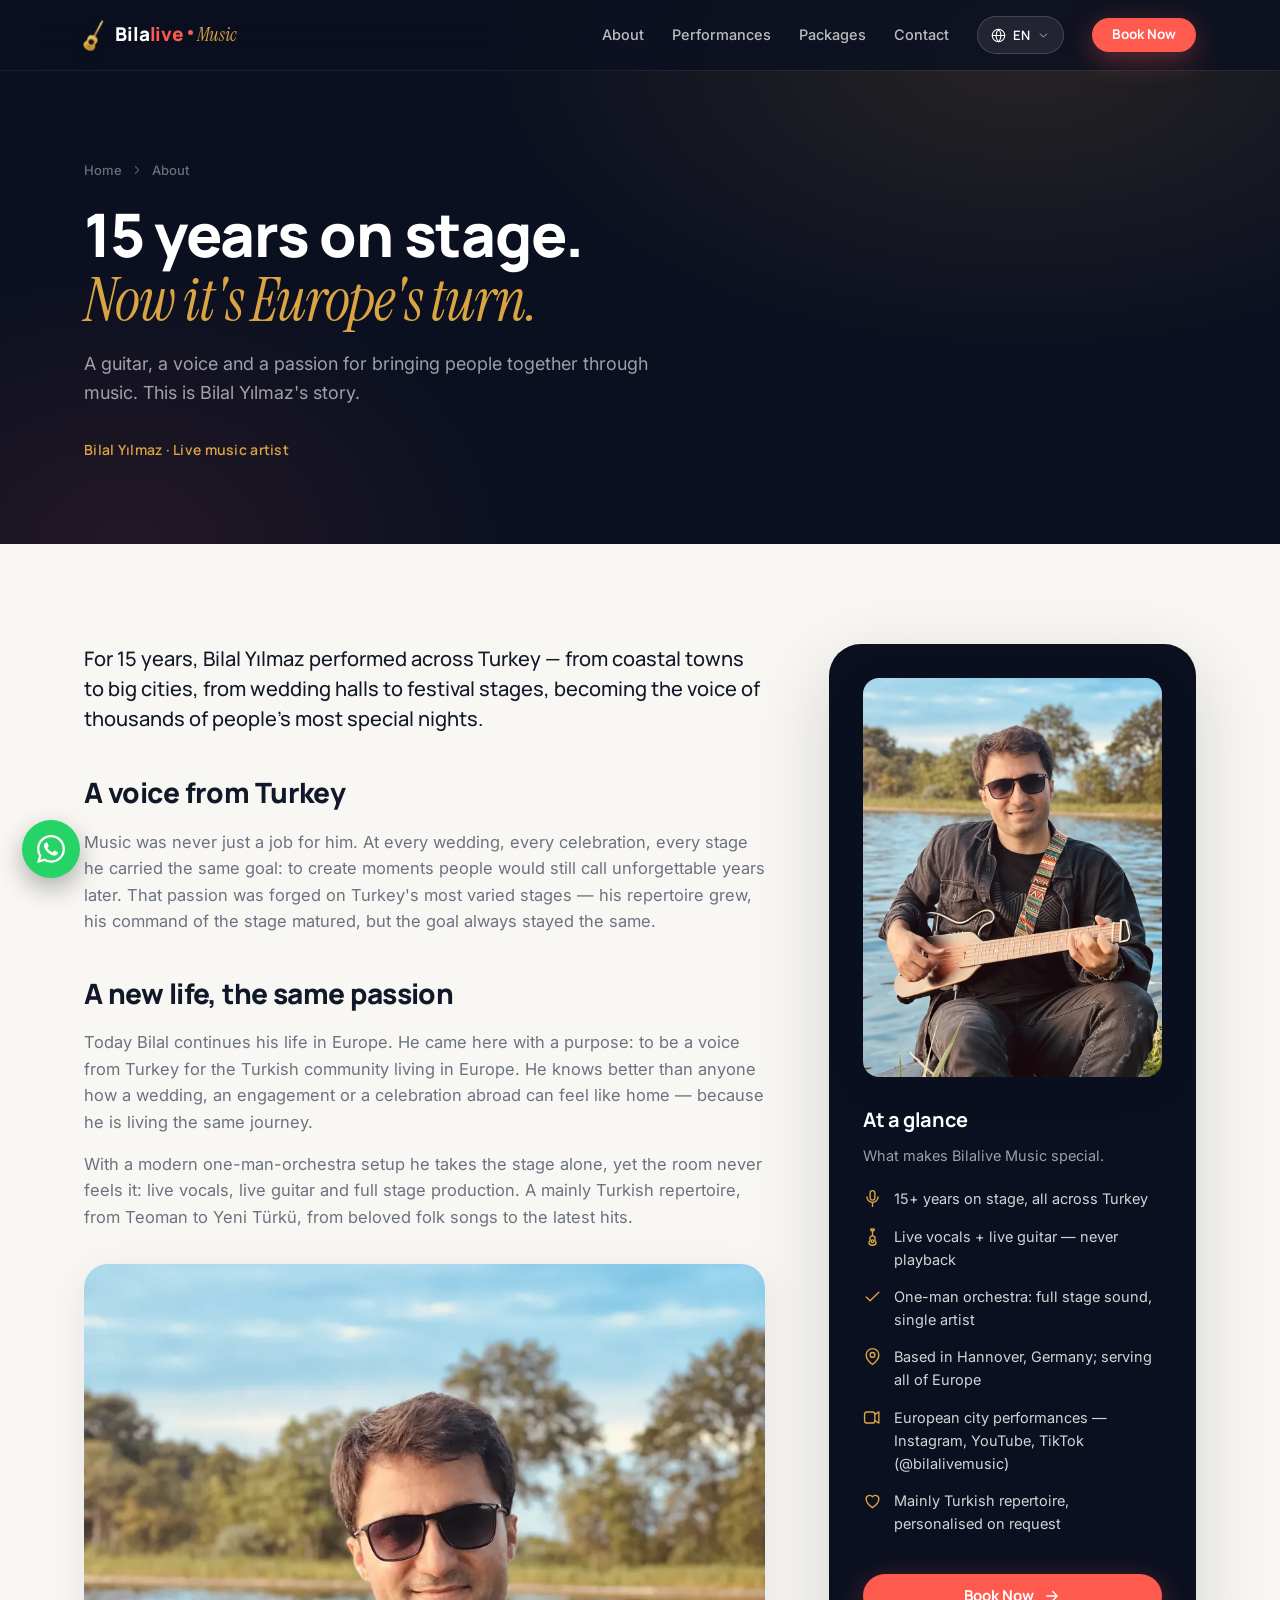
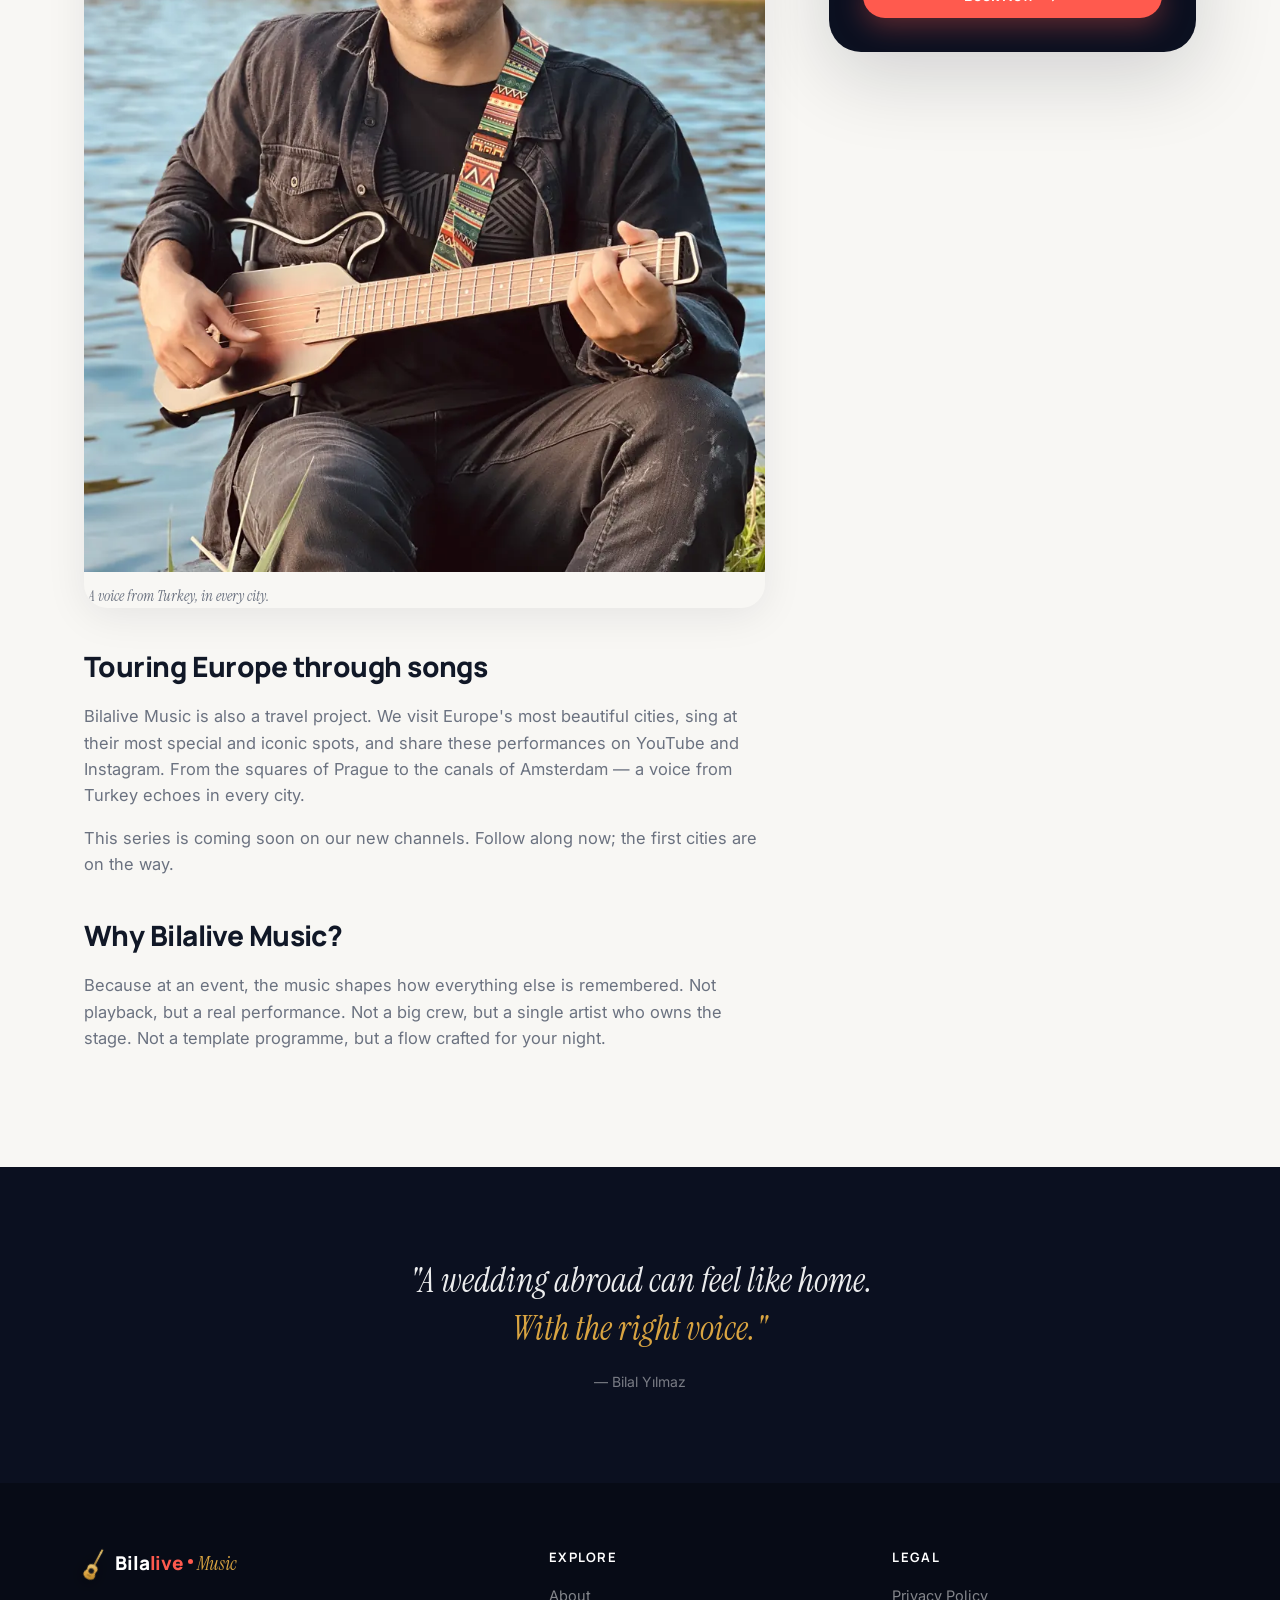
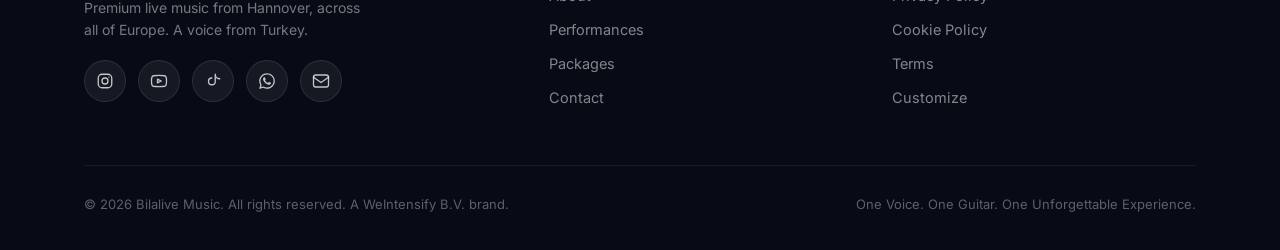
==== commit 3a083371: "Location→Hannover/tüm Avrupa; packages fit a solo artist; +Repertuar & new event types; hero "önce d" ====
--- a/about.html
+++ b/about.html
@@ -4,12 +4,32 @@
 <meta charset="UTF-8">
 <meta name="viewport" content="width=device-width, initial-scale=1.0">
 <title>Hakkımızda — Bilalive Music</title>
-<meta name="description" content="Bilal Yılmaz 15 yıl Türkiye'nin dört bir yanında sahne aldı. Şimdi Avrupa'da, buradaki Türklere Türkiye'den bir ses. Bilalive Music'in hikayesi.">
+<meta name="description" content="Bilal Yılmaz 15 yıl Türkiye'nin dört bir yanında sahne aldı. Şimdi Hannover, Almanya merkezli; tüm Avrupa'da Türklere Türkiye'den bir ses. Bilalive Music'in hikayesi.">
 <link rel="canonical" href="https://bilalivemusic.com/about.html">
+<meta property="og:type" content="website">
+<meta property="og:site_name" content="Bilalive Music">
+<meta property="og:title" content="Hakkımızda — Bilalive Music">
+<meta property="og:description" content="Bilal Yılmaz 15 yıl Türkiye'nin dört bir yanında sahne aldı. Şimdi Avrupa'da, Türkiye'den bir ses.">
+<meta property="og:url" content="https://bilalivemusic.com/about.html">
+<meta property="og:image" content="https://bilalivemusic.com/assets/img/og-bilal.jpg">
+<meta property="og:image:width" content="1200">
+<meta property="og:image:height" content="630">
+<meta property="og:image:alt" content="Bilalive Music — Bilal Yılmaz, canlı gitar ve vokal">
+<meta property="og:locale" content="tr_TR">
+<meta property="og:locale:alternate" content="en_US">
+<meta property="og:locale:alternate" content="de_DE">
+<meta property="og:locale:alternate" content="nl_NL">
+<meta property="og:locale:alternate" content="fr_FR">
+<meta name="twitter:card" content="summary_large_image">
+<meta name="twitter:title" content="Hakkımızda — Bilalive Music">
+<meta name="twitter:description" content="Bilal Yılmaz 15 yıl Türkiye'nin dört bir yanında sahne aldı. Şimdi Avrupa'da, Türkiye'den bir ses.">
+<meta name="twitter:image" content="https://bilalivemusic.com/assets/img/og-bilal.jpg">
+<meta name="theme-color" content="#0B1020">
+<meta name="author" content="WeIntensify B.V.">
 <link rel="preconnect" href="https://fonts.googleapis.com">
 <link rel="preconnect" href="https://fonts.gstatic.com" crossorigin>
 <link href="https://fonts.googleapis.com/css2?family=Manrope:wght@400;500;600;700;800&family=Inter:wght@400;500;600&family=Instrument+Serif:ital@0;1&display=swap" rel="stylesheet">
-<link rel="stylesheet" href="assets/css/style.css?v=29">
+<link rel="stylesheet" href="assets/css/style.css?v=32">
 <link rel="icon" href="data:image/svg+xml,%3Csvg xmlns='http://www.w3.org/2000/svg' viewBox='0 0 24 24' fill='none' stroke='%23D9A441' stroke-width='2' stroke-linecap='round' stroke-linejoin='round'%3E%3Cpath d='M9.9 2.4h4.2v2h-4.2z'/%3E%3Cpath d='M12 4.4v6.8'/%3E%3Cpath d='M12 11.2c-2.1 0-3.3 1.4-3.3 3 0 .9.4 1.5.4 2.2 0 .9-1.5 1.6-1.5 3.5 0 2 2 3.1 4.4 3.1s4.4-1.1 4.4-3.1c0-1.9-1.5-2.6-1.5-3.5 0-.7.4-1.3.4-2.2 0-1.6-1.2-3-3.3-3z'/%3E%3Ccircle cx='12' cy='18' r='1.7'/%3E%3C/svg%3E">
 </head>
 <body>
@@ -26,6 +46,7 @@
   <symbol id="i-arrow" viewBox="0 0 24 24"><path d="M5 12h14m-6-6 6 6-6 6"/></symbol>
   <symbol id="i-mail" viewBox="0 0 24 24"><rect x="2" y="4" width="20" height="16" rx="3"/><path d="m2 7 10 7L22 7"/></symbol>
   <symbol id="i-ig" viewBox="0 0 24 24"><rect x="3" y="3" width="18" height="18" rx="5"/><circle cx="12" cy="12" r="4"/><circle cx="17.2" cy="6.8" r=".9" fill="currentColor" stroke="none"/></symbol>
+  <symbol id="i-wa" viewBox="0 0 448 512"><path fill="currentColor" stroke="none" d="M380.9 97.1C339 55.1 283.2 32 223.9 32c-122.4 0-222 99.6-222 222 0 39.1 10.2 77.3 29.6 111L0 480l117.7-30.9c32.4 17.7 68.9 27 106.1 27h.1c122.3 0 224.1-99.6 224.1-222 0-59.3-25.2-115-67.2-157zm-157 341.6c-33.2 0-65.7-8.9-94-25.7l-6.7-4-69.8 18.3L72 359.2l-4.4-7c-18.5-29.4-28.2-63.3-28.2-98.2 0-101.7 82.8-184.5 184.6-184.5 49.3 0 95.6 19.2 130.4 54.1 34.8 34.9 56.2 81.2 56.1 130.5 0 101.8-84.9 184.6-186.6 184.6zm101.2-138.2c-5.5-2.8-32.8-16.2-37.9-18-5.1-1.9-8.8-2.8-12.5 2.8-3.7 5.6-14.3 18-17.6 21.8-3.2 3.7-6.5 4.2-12 1.4-32.6-16.3-54-29.1-75.5-66-5.7-9.8 5.7-9.1 16.3-30.3 1.8-3.7.9-6.9-.5-9.7-1.4-2.8-12.5-30.1-17.1-41.2-4.5-10.8-9.1-9.3-12.5-9.5-3.2-.2-6.9-.2-10.6-.2-3.7 0-9.7 1.4-14.8 6.9-5.1 5.6-19.4 19-19.4 46.3 0 27.3 19.9 53.7 22.6 57.4 2.8 3.7 39.1 59.7 94.8 83.8 35.2 15.2 49 16.5 66.6 13.9 10.7-1.6 32.8-13.4 37.4-26.4 4.6-13 4.6-24.1 3.2-26.4-1.3-2.4-5-3.8-10.5-6.6z"/></symbol>
   <symbol id="i-yt" viewBox="0 0 24 24"><path d="M22 12s0-3.5-.5-5A3 3 0 0 0 19.5 5C17.7 4.5 12 4.5 12 4.5s-5.7 0-7.5.5A3 3 0 0 0 2.5 7C2 8.5 2 12 2 12s0 3.5.5 5a3 3 0 0 0 2 2c1.8.5 7.5.5 7.5.5s5.7 0 7.5-.5a3 3 0 0 0 2-2c.5-1.5.5-5 .5-5z"/><path d="m10 9.5 5 2.5-5 2.5z"/></symbol>
   <symbol id="i-tiktok" viewBox="0 0 24 24"><path d="M15 3v9.5a4.5 4.5 0 1 1-4.5-4.5M15 3a6 6 0 0 0 6 6"/></symbol>
   <symbol id="i-heart" viewBox="0 0 24 24"><path d="M12 21s-8-5.5-8-11a4.5 4.5 0 0 1 8-2.8A4.5 4.5 0 0 1 20 10c0 5.5-8 11-8 11z"/></symbol>
@@ -33,7 +54,7 @@
 
 <nav id="nav" class="solid">
   <div class="nav-inner">
-    <a href="index.html" class="logo"><img src="assets/img/guitar-gold.svg?v=29" class="logo-mark" alt="" width="30" height="46"><span class="wm">Bila<span class="lg-live">live</span> <em>Music</em></span></a>
+    <a href="index.html" class="logo"><img src="assets/img/guitar-gold.svg?v=32" class="logo-mark" alt="" width="30" height="46"><span class="wm">Bila<span class="lg-live">live</span> <em>Music</em></span></a>
     <div class="nav-links">
       <a href="about.html" data-i18n="nav.about">Hakkımızda</a>
       <a href="index.html#performances" data-i18n="nav.performances">Performanslar</a>
@@ -70,6 +91,7 @@
     <div class="crumbs"><a href="index.html" data-i18n="pg.home">Ana Sayfa</a><svg class="icon" style="transform:rotate(-90deg)"><use href="#i-chev"/></svg><span data-i18n="nav.about">Hakkımızda</span></div>
     <h1><span data-i18n="ab.h1a">Sahnede geçen 15 yıl.</span><br><span class="serif" data-i18n="ab.h1b">Şimdi sıra Avrupa'da.</span></h1>
     <p data-i18n="ab.sub">Bir gitar, bir ses ve insanları müzikle birleştirme tutkusu. Bu, Bilal Yılmaz'ın hikayesi.</p>
+    <p><span class="ab-role" data-i18n="ab.role">Bilal Yılmaz · Canlı müzik sanatçısı</span></p>
   </div>
 </header>
 
@@ -85,7 +107,7 @@
       <p data-i18n="ab.p2">Bugün Bilal, hayatına Avrupa'da devam ediyor. Buraya bir hedefle geldi: Avrupa'da yaşayan Türklere Türkiye'den bir ses olmak. Gurbette bir düğünün, bir nişanın, bir kutlamanın nasıl memleket gibi hissettirebileceğini herkesten iyi biliyor — çünkü o da aynı yolculuğu yaşıyor.</p>
       <p data-i18n="ab.p3">Modern tek kişilik orkestra sistemiyle sahneye tek başına çıkıyor ama salon bunu asla öyle hissetmiyor: canlı vokal, canlı gitar ve tam sahne prodüksiyonu. Türkçe ağırlıklı repertuvar; Teoman'dan Yeni Türkü'ye, en sevilen türkülerden en güncel parçalara.</p>
 
-      <figure class="about-figure"><img src="assets/img/bilal-portrait.webp?v=29" alt="Bilal Yılmaz gitar çalarken" loading="lazy"><figcaption data-i18n="ab.figcap">Her şehirde Türkiye'den bir ses.</figcaption></figure>
+      <figure class="about-figure"><img src="assets/img/bilal-portrait.webp?v=32" alt="Bilal Yılmaz gitar çalarken" loading="lazy"><figcaption data-i18n="ab.figcap">Her şehirde Türkiye'den bir ses.</figcaption></figure>
       <h2 data-i18n="ab.h2c">Avrupa'yı şarkılarla geziyoruz</h2>
       <p data-i18n="ab.p4">Bilalive Music aynı zamanda bir yolculuk projesi. Avrupa'nın en güzel şehirlerini geziyor, en özel ve turistik noktalarında şarkılar söylüyor ve bu performansları Instagram'da (@bilalivemusic) paylaşıyoruz. Prag'ın meydanlarından Amsterdam'ın kanallarına — her şehirde Türkiye'den bir ses yankılanıyor.</p>
       <p data-i18n="ab.p5">Bu seri yakında yeni kanallarımızda. Şimdiden takipte kal; ilk şehirler yolda.</p>
@@ -94,14 +116,14 @@
       <p data-i18n="ab.p6">Çünkü bir etkinlikte müzik, geri kalan her şeyin hatırlanma biçimini belirler. Playback değil, gerçek performans. Kalabalık bir ekip değil, sahnesine hükmeden tek bir sanatçı. Şablon bir program değil, senin gecen için kurgulanmış bir akış.</p>
     </div>
     <aside class="side-card reveal">
-      <img src="assets/img/bilal-closeup.webp?v=29" alt="Bilal Yılmaz" class="side-portrait" loading="lazy">
+      <img src="assets/img/bilal-closeup.webp?v=32" alt="Bilal Yılmaz" class="side-portrait" loading="lazy">
       <h3 data-i18n="ab.sc_h">Bir bakışta</h3>
       <p data-i18n="ab.sc_sub">Bilalive Music'i özel yapan şeyler.</p>
       <div class="feat"><svg class="icon"><use href="#i-mic"/></svg><span data-i18n="ab.f1">15+ yıl sahne deneyimi, Türkiye'nin dört bir yanı</span></div>
       <div class="feat"><svg class="icon"><use href="#i-guitar"/></svg><span data-i18n="ab.f2">Canlı vokal + canlı gitar — asla playback</span></div>
       <div class="feat"><svg class="icon"><use href="#i-check"/></svg><span data-i18n="ab.f3">Tek kişilik orkestra: tam sahne sesi, tek sanatçı</span></div>
-      <div class="feat"><svg class="icon"><use href="#i-pin"/></svg><span data-i18n="ab.f4">Avrupa merkezli, tüm ülkelere seyahat</span></div>
-      <div class="feat"><svg class="icon"><use href="#i-camera"/></svg><span data-i18n="ab.f5">Avrupa şehir performansları — Instagram serisi (@bilalivemusic)</span></div>
+      <div class="feat"><svg class="icon"><use href="#i-pin"/></svg><span data-i18n="ab.f4">Hannover, Almanya merkezli; tüm Avrupa'ya hizmet</span></div>
+      <div class="feat"><svg class="icon"><use href="#i-camera"/></svg><span data-i18n="ab.f5">Avrupa şehir performansları — Instagram, YouTube, TikTok (@bilalivemusic)</span></div>
       <div class="feat"><svg class="icon"><use href="#i-heart"/></svg><span data-i18n="ab.f6">Türkçe ağırlıklı repertuvar, isteğe göre kişiselleştirme</span></div>
       <a href="index.html#booking" class="btn btn-accent btn-block" style="margin-top:24px"><span data-i18n="nav.book">Rezervasyon</span><svg class="icon"><use href="#i-arrow"/></svg></a>
     </aside>
@@ -121,10 +143,10 @@
   <div class="container">
     <div class="footer-top">
       <div class="footer-brand">
-        <a href="index.html" class="logo"><img src="assets/img/guitar-gold.svg?v=29" class="logo-mark" alt="" width="30" height="46"><span class="wm">Bila<span class="lg-live">live</span> <em>Music</em></span></a>
+        <a href="index.html" class="logo"><img src="assets/img/guitar-gold.svg?v=32" class="logo-mark" alt="" width="30" height="46"><span class="wm">Bila<span class="lg-live">live</span> <em>Music</em></span></a>
         <p data-i18n="ft.tag">Avrupa genelinde premium canlı müzik. Türkiye'den bir ses.</p>
         <div class="socials">
-          <a href="https://www.instagram.com/bilalivemusic" target="_blank" rel="noopener" aria-label="Instagram"><svg class="icon"><use href="#i-ig"/></svg></a>
+          <a href="https://www.instagram.com/bilalivemusic" target="_blank" rel="noopener" aria-label="Instagram"><svg class="icon"><use href="#i-ig"/></svg></a><a href="https://www.youtube.com/@bilalivemusic" target="_blank" rel="noopener" aria-label="YouTube"><svg class="icon"><use href="#i-yt"/></svg></a><a href="https://www.tiktok.com/@bilalivemusic" target="_blank" rel="noopener" aria-label="TikTok"><svg class="icon"><use href="#i-tiktok"/></svg></a><a href="https://wa.me/4915510989673" target="_blank" rel="noopener" aria-label="WhatsApp"><svg class="icon"><use href="#i-wa"/></svg></a>
           <a href="mailto:info@bilalivemusic.com" aria-label="E-posta"><svg class="icon"><use href="#i-mail"/></svg></a>
         </div>
       </div>
@@ -153,7 +175,7 @@
 <script>
 window.BLM_CONFIG = { web3formsKey: "a68bf2fd-b922-4beb-8520-c65a1879fb99", gaId: "", email: "info@bilalivemusic.com" };
 </script>
-<script src="assets/js/i18n.js?v=29"></script>
-<script src="assets/js/app.js?v=29"></script>
+<script src="assets/js/i18n.js?v=32"></script>
+<script src="assets/js/app.js?v=32"></script>
 </body>
 </html>
--- a/assets/css/style.css
+++ b/assets/css/style.css
@@ -157,6 +157,17 @@
 .video-card.tall::after{content:"";position:absolute;inset:0;background:linear-gradient(to top,rgba(7,11,22,.72),transparent 45%)}
 .video-card.tall .label{z-index:2}
 .side-portrait{width:100%;border-radius:var(--r-sm);margin-bottom:20px;box-shadow:var(--shadow-soft)}
+/* hero "listen first" line */
+.hero-listen{color:var(--gold);font-family:'Manrope',sans-serif;font-weight:600;font-size:14.5px;letter-spacing:.01em;margin:0 0 24px}
+@media(max-width:900px){.hero-listen{margin-left:auto;margin-right:auto}}
+/* packages starting-price note */
+.pkg-note{max-width:660px;margin:16px auto 0;text-align:center;color:var(--text-2);font-size:13.5px;line-height:1.55}
+/* repertoire chips */
+.rep-chips{display:flex;flex-wrap:wrap;gap:12px;margin-top:44px}
+.rep-chip{display:inline-flex;align-items:center;background:#fff;border:1px solid rgba(11,16,32,.08);border-radius:100px;padding:12px 22px;font-family:'Manrope',sans-serif;font-weight:600;font-size:15px;color:var(--navy);box-shadow:var(--shadow-soft);transition:transform .3s var(--ease),box-shadow .3s,border-color .3s}
+.rep-chip:hover{transform:translateY(-2px);box-shadow:var(--shadow-deep);border-color:var(--gold)}
+/* about artist role byline */
+.ab-role{display:inline-block;margin-top:14px;color:var(--gold);font-family:'Manrope',sans-serif;font-weight:600;font-size:14px;letter-spacing:.02em}
 /* Instagram Reels marquee */
 .reels-wrap{margin-top:44px}
 .reels-cover{position:relative;display:flex;align-items:center;justify-content:center;gap:16px;width:max-content;max-width:calc(100% - 48px);margin:0 auto;border:none;cursor:pointer;color:#fff;border-radius:100px;padding:16px 30px 16px 20px;background:linear-gradient(95deg,#833AB4,#C13584,#E1306C,#F56040);box-shadow:0 14px 34px rgba(193,53,132,.4);transition:transform .3s var(--ease),box-shadow .3s var(--ease)}
